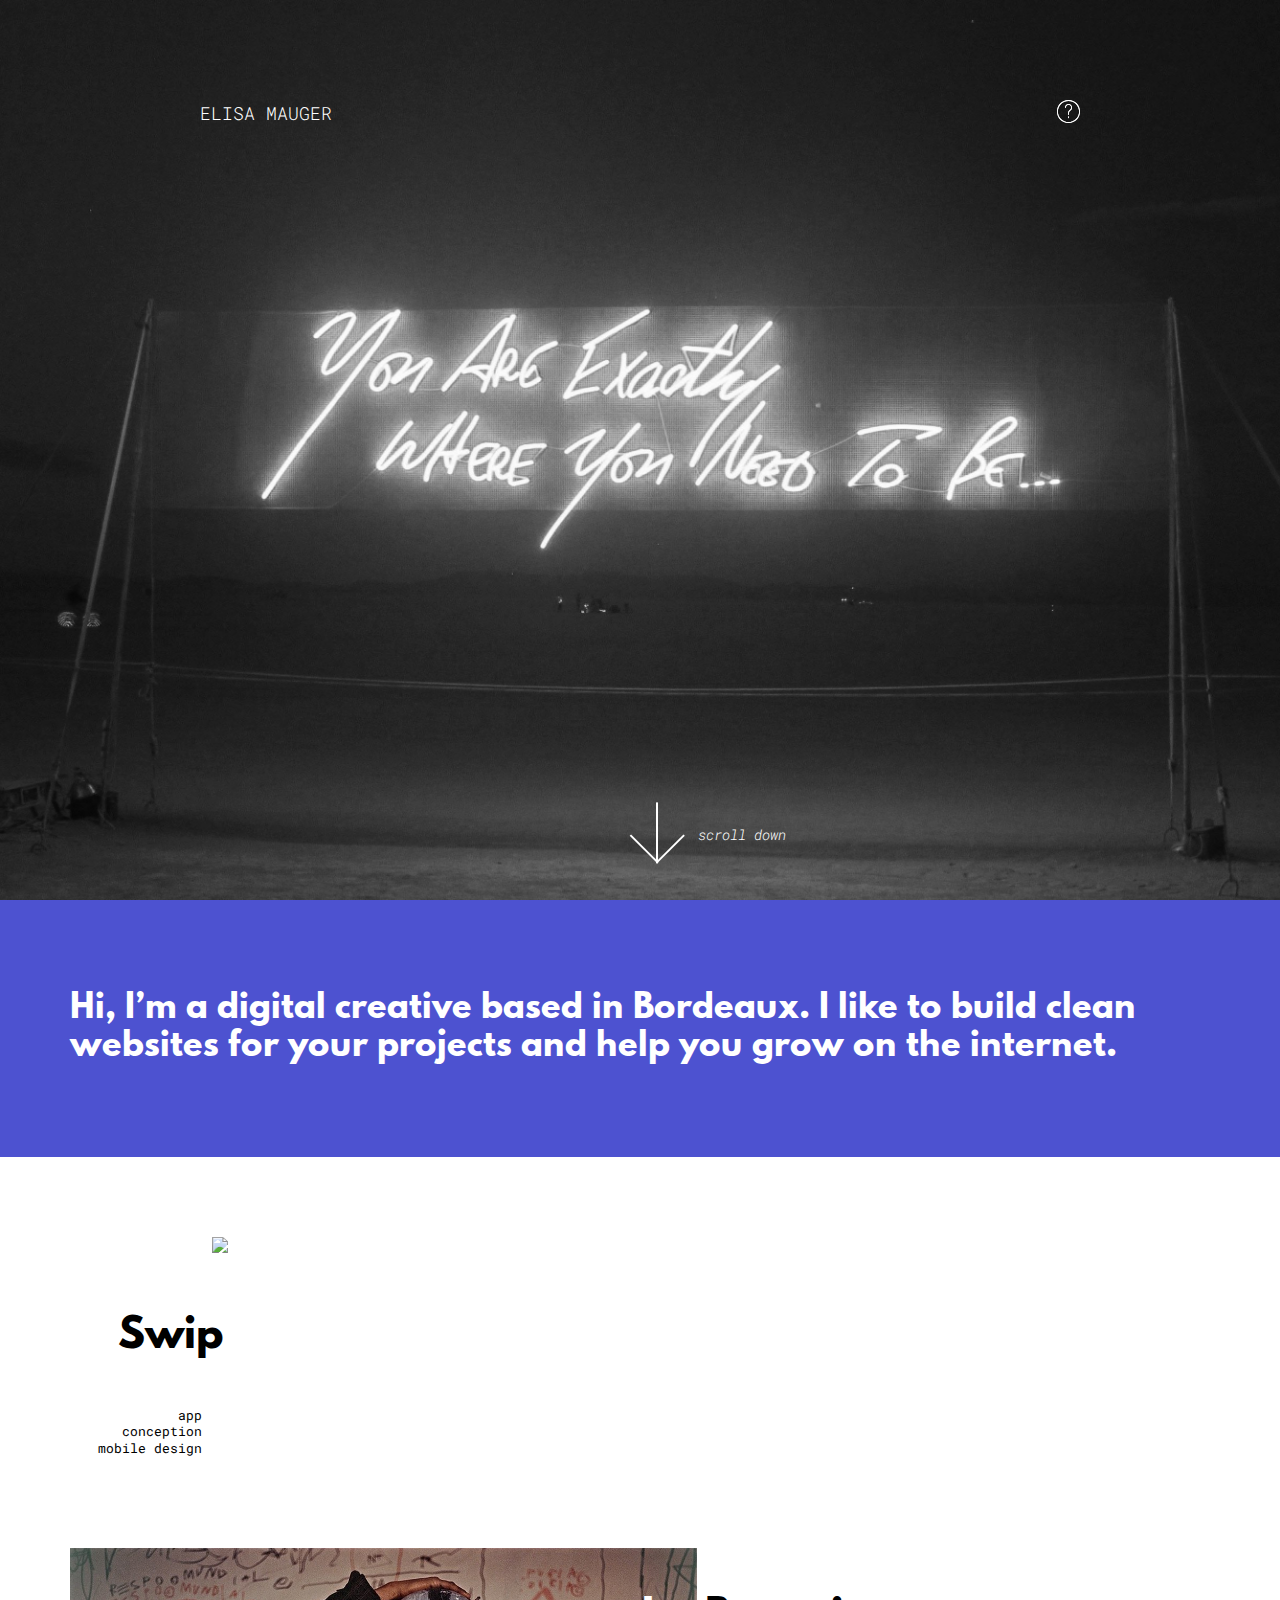
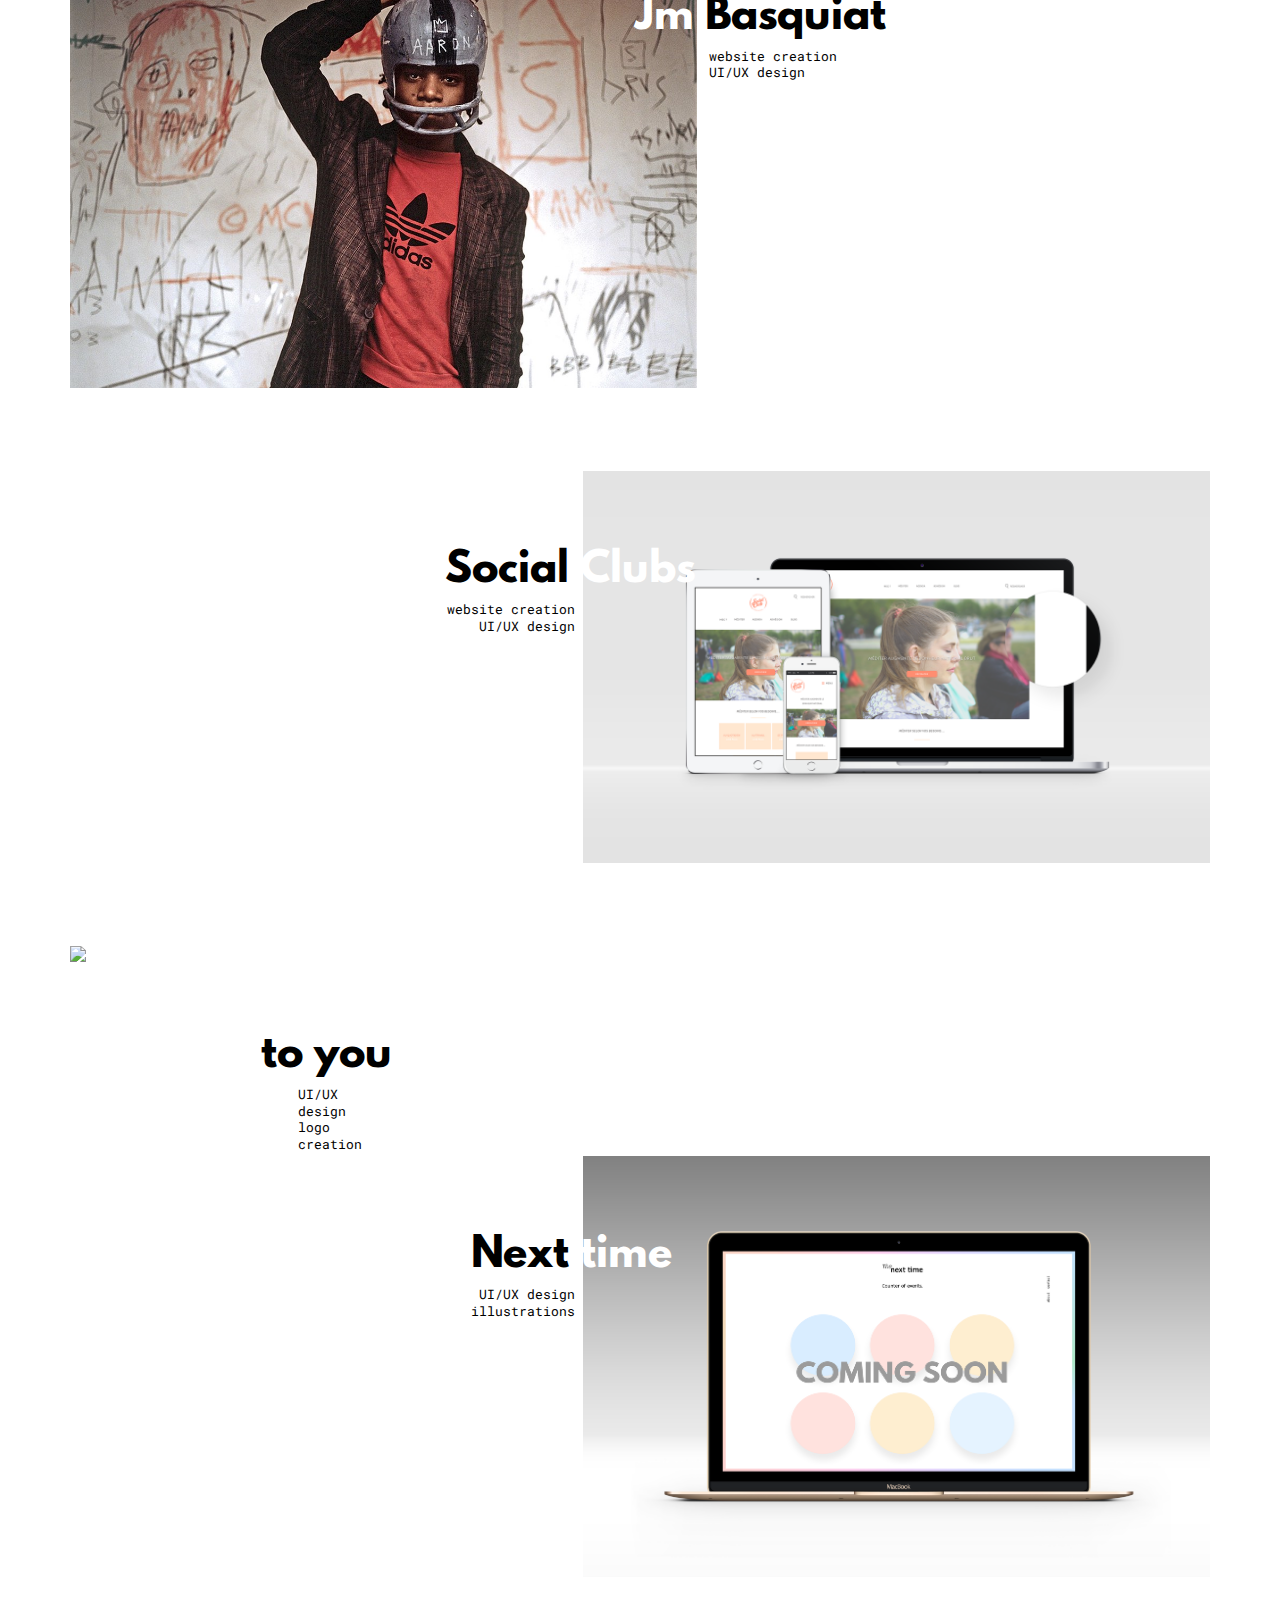
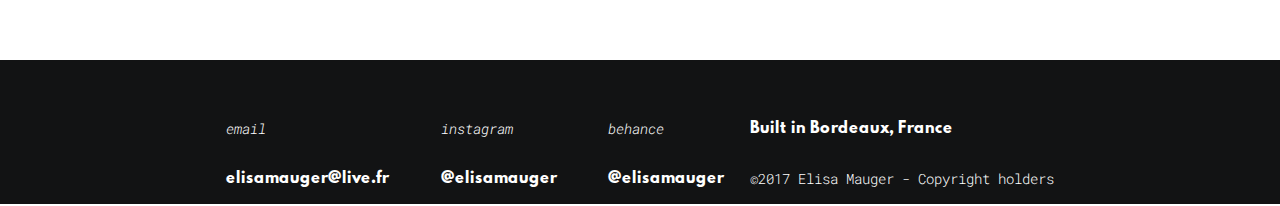
==== index.html @ 8d1b3fe2 "First commit" ====
<!DOCTYPE html>
<html lang="fr-FR">
	<head>
			<meta charset="utf-8" />
			<meta name="viewport" content="width=device-width, initial-scale=1">
			<meta name="Elisa Mauger - Portfolio" content="Hi, I’m Elisa Mauger, a student in digital communication, web design & front development in Bordeaux." />
			<link rel="stylesheet" type="text/css" href="assets/css/reset.css">
			<link rel="stylesheet" href="assets/css/style.css" />
			<link href="https://fonts.googleapis.com/css?family=Roboto+Mono:300,300i,400,400i" rel="stylesheet">
			<title>Elisa Mauger</title>
			<link rel="icon" type="image/png" href="assets/images/favicon.png" />
			<script src="https://ajax.googleapis.com/ajax/libs/jquery/1.6.2/jquery.min.js" type="text/javascript"></script>

	</head>

	<body>
	<section class="container">
	<div class="home">
		<div class="menu">
		<div class="logo">
		<a href="index.html">
		<h1>ELISA MAUGER</h1>
		</a>
		</div>
		<div class="about">
		<a href="about.html" class="about"></a>
		

		</div>
		</div>
		<a href="#projects-container"><div class="scroll">
			<div class="arrow-down icon"></div>
				<p>scroll down</p>
		</div></a>
	</div>
		

	<div class="blue-container">
	<div class="blue">
		<p>Hi, I’m a digital creative based in Bordeaux. I like to build clean websites for your projects and help you grow on the internet.</p>
	</div>
	</div>
	<div id="projects-container">
	<div class="projects">

		<div class="project">
			<div class="image-project">
			<a href="swip.html" ><img src="assets/images/swip.png" alt="projects - SWIP"/></a>
			</div>
			<div class="infos-project">
			<div class="title-project">
			<h2 class="start-title">Swip</h2>
			<h2 class="end-title">app</h2>
			</div>
			<div class="kinds-of-project">
			<div class="inner-kind-of-project">
			<p class="kind-of-project">app conception</p>
			<p class="kind-of-project">mobile design</p>
			</div>
			</div>
			</div>
		</div>

		<div class="project">
			<div class="image-project">
			<a href="basquiat.html" ><img src="assets/images/basquiat.jpg" alt="projects - Jm Basquiat"/></a>
			</div>
			<div class="infos-project">
			<div class="title-project1">
			<h2 class="start-title">Jm</h2>
			<h2 class="end-title">Basquiat</h2>
			</div>
			<div class="kinds-of-project">
			<div class="inner-kind-of-project">
			<p class="kind-of-project">website creation</p>
			<p class="kind-of-project">UI/UX design</p>
			</div>
			</div>
			</div>
		</div>

		<div class="project">
			<div class="image-project">
			<a href="socialclubs.html" ><img src="assets/images/msc.png" alt="projects - Social Clubs"/></a>
			</div>
			<div class="infos-project">
			<div class="title-project1">
			<h2 class="start-title">Social</h2>
			<h2 class="end-title">Clubs</h2>
			</div>
			<div class="kinds-of-project">
			<div class="inner-kind-of-project">
			<p class="kind-of-project">website creation</p>
			<p class="kind-of-project">UI/UX design</p>
			</div>
			</div>
			</div>
		</div>

		<div class="project">
			<div class="image-project">
			<a href="nexttoyou.html" ><img src="assets/images/nexttoyou.jpg" alt="projects - Next to you"/></a>
			</div>
			<div class="infos-project">
			<div class="title-project">
			<h2 class="start-title">Next</h2>
			<h2 class="end-title">to you</h2>
			</div>
			<div class="kinds-of-project">
			<div class="inner-kind-of-project">
			<p class="kind-of-project">UI/UX design</p>
			<p class="kind-of-project">logo creation</p>
			</div>
			</div>
			</div>
		</div>

		<div class="project">
			<div class="image-project">
			<a href="#"><img src="assets/images/nexttime.png" alt="projects - Next time"/></a>
			</div>
			<div class="infos-project">
			<div class="title-project2">
			<h2 class="start-title">Next</h2>
			<h2 class="end-title">time</h2>
			</div>
			<div class="kinds-of-project">
			<div class="inner-kind-of-project">
			<p class="kind-of-project">UI/UX design</p>
			<p class="kind-of-project">illustrations</p>
			</div>
			</div>
			</div>
		</div>
	</div>
	</div>

	<footer>
		<div class="container-footer">
			<div class="socialnetworks"> <p>email</p> <br> <a href="mailto:elisamauger@live.fr">elisamauger@live.fr</a>
			</div>
			<div class="socialnetworks"> <p>instagram</p>  <br>  <a href="https://www.instagram.com/elisamauger/" target="_blank">@elisamauger</a>
			</div>
			<div class="socialnetworks"> <p>behance</p>  <br>  <a href="https://www.behance.net/elisamauger01df" target="_blank">@elisamauger</a>
			</div>
			<div> <p class="info">Built in Bordeaux, France</p> <p class="copy">©2017 Elisa Mauger - Copyright holders</p>
			</div>
		</div>
	</footer>
	
	</section>
	
	<script type="text/javascript">
	$('a[href^="#"]').click(function(){
		var the_id = $(this).attr("href");

		$('html, body').animate({
			scrollTop:$(the_id).offset().top
		}, 'slow');
		return false;
	});
	</script>
	</body>

</html>
---- assets/css/style.css ----
@font-face {
    font-family: 'League Spartan';
    src: url('leaguespartan-bold.eot');
    src: url('leaguespartan-bold.eot?#iefix') format('embedded-opentype'),
         url('leaguespartan-bold.woff2') format('woff2'),
         url('leaguespartan-bold.woff') format('woff'),
         url('leaguespartan-bold.ttf') format('truetype'),
         url('leaguespartan-bold.svg#league_spartanbold') format('svg');
    font-weight: bold;
    font-style: normal;
}

/*-------HOMEPAGE-------*/

.home {
    background-image: url(../images/neon2.jpg);
    background-size: cover;
    background-position: center;
    width: 100%;
    height: 100vh;
}

h1 {
    font-family: 'Roboto Mono', sans-serif;
    font-weight: 300;
    font-size: 1.2em;
}

.menu {
    margin: 0 auto;
    max-width: 1000px;
    padding: 100px 0px 0px 0px;
}

.logo {
    display: inline-block;
    margin-top: 5px;
}

body {
	margin: 0em;
}

.about {
    background-image: url(../images/info.svg);
    background-size: contain;
    background-repeat: no-repeat;
    display: inline-block;
    height: 30px;
    width: 30px;
    float: right;
}

.about:hover {
	background-image: url(../images/info2.svg);
	background-size: contain;
	background-repeat: no-repeat;
	display: inline-block;
}

a:hover {
	color: #4D52D0;
}

a {
	text-decoration: none;
	color: #FFFFFF;
}

a:visited {
	text-decoration: none;
}

.scroll {
	position: absolute;
    bottom: 0%;
    margin-bottom: 4vh;
	left: 50%;
	transform: translateY(-50%);
}

.scroll p {
	font-family: 'Roboto mono';
	color: #FFFFFF;
	font-weight: 300;
	font-size: 0.9em;
	margin-left: 4em;
	margin-top: 2em;
	font-style: italic;
}


.arrow-down.icon {
  color: #FFFFFF;
  position: absolute;
  margin-left: 1em;
  margin-top: 0.2em;
  width: 0.15em;
  height: 3.8em;
  background-color: currentColor;
}

.arrow-down.icon:before {
  content: '';
  position: absolute;
  left: -1.1em;
  top: 0.9em;
  width: 2.3em;
  height: 2.3em;
  border-top: solid 0.15em currentColor;
  border-right: solid 0.15em currentColor;
  -webkit-transform: rotate(135deg);
          transform: rotate(135deg);
}

.blue-container {
    background-color: #4D52D0;
}

.blue {
    background-color: #4D52D0;
    background-size: contain;
    max-width: 1200px;
    margin: 0 auto;
}

.blue p {
    font-family: 'League Spartan';
    font-size: 2em;
    color: #FFFFFF;
    padding: 90px 0px;
    text-align: left;
    line-height: 1.2em;
}

/*-------PAGE ABOUT-------*/

.description {
	width: 100%;
	height: 80%;
	padding-bottom: 5em;
    display: flex;
    flex-direction: row;
    justify-content: space-around;
}

.photoabout {
    max-width: 480px;
    height: auto;
    margin-left: 200px;
    margin-right: 60px;
    margin-top: 90px;
}

.aboutme {
    margin-top: 40px;
    margin-right: 220px;
}

.description p {
    color: #41454A;
    font-family: 'Roboto mono';
    font-size: 0.9em;
    line-height: 1.4;
    max-width: 400px;
    margin: 1em auto;
}

.grey {
    color: #121314;
    text-decoration: none;
}

.bluetext {
    color: #4D52D0;
}

.introdescription {
    margin: 1em auto;
    margin-top: 3em;
    color: #4D52D0;
    font-family: 'League Spartan';
    font-size: 2em;
    line-height: 1.2;
    max-width: 500px;
}

.bluelink {
	text-decoration: none;
	color: #4D52D0;
}

.menu2 {
    margin: 0 auto;
    max-width: 1000px;
    padding: 100px 0px 0px 0px;
}

.close {
    background-image: url(../images/error.svg);
    background-size: contain;
    background-repeat: no-repeat;
    display: inline-block;
    height: 27px;
    width: 27px;
    float: right;
}

.close:hover {
	background-image: url(../images/error2.svg);
	background-size: contain;
	background-repeat: no-repeat;
	display: inline-block;
}

/*-------FOOTER-------*/

footer {
	background-color: #121314;
	width: 100%;
	height: 12.5em;
}

.container-footer {
    max-width: 1000px;
    display: flex;
    justify-content: space-between;
    margin: 0 auto;
}

.socialnetworks p {
	font-family: 'Roboto mono';
	color: #FFFFFF;
	font-weight: 300;
	font-size: 0.9em;
	font-style: italic;
	padding: 1.25em 0em 1.25em 0em;
	margin-top: 3em;
}

.socialnetworks a {
	padding:  1.25em 0em 1.25em 0em;
	font-family: 'League Spartan';
	color: #FFFFFF;
	font-size: 0.9em;
}

.copy {
	font-family: 'Roboto mono';
	color: #FFFFFF;
	font-weight: 300;
	font-size: 0.9em;
	padding: 1.25em 0em 1.25em 0em;
	
}

.info {
	padding: 1.25em 0em 1.25em 0em;
	font-family: 'League Spartan';
	color: #FFFFFF;
	font-size: 0.9em;
	margin-top: 3em;
}

/*-------PROJECTS--------*/

.projects-container {
    width: 100%;
}

.projects {
    max-width: 1200px;
    padding-top: 80px;
    display: block;
    margin: 0 auto;
}

.project {
    display: inline-block;
    margin-bottom: 80px;
}

.image-project {
    width: 55%;
    float: right;
    display: block;
}

.start-title, .end-title {
    display: inline-block;
}

.title-project {
    font-family: 'League Spartan';
    font-size: 2.5em;
    text-align: right;
    position: relative;
    left: 31%;
}

.title-project1 {
    font-family: 'League Spartan';
    font-size: 2.5em;
    text-align: right;
    position: relative;
    left: 37%;
}

.title-project2 {
    font-family: 'League Spartan';
    font-size: 2.5em;
    text-align: right;
    position: relative;
    left: 32%;
}

.infos-project {
    width: 40%;
    padding-top: 80px;
    display: inline-block;
}

.end-title {
    color: white;
}


.kinds-of-project {
    text-align: right;
    padding: 10px;
    font-size: 0.9em;
    color: black;
    line-height: 1.3em;
    position: relative;
    left: 13%;
}

.inner-kind-of-project {
    display: inline-block;
    font-family: 'Roboto Mono', sans-serif;
}

.inner-kind-of-project:hover {
    font-style: italic;
}

img {
	width: 100%;
}

.project:nth-child(even) .infos-project {
    width: 40%;
    padding-top: 50px;
    position: relative;
    right: 15%;
    display: inline-block;
    vertical-align: top;
}

.project:nth-child(even) .title-project {
	text-align: left;
	position: relative;
    left: 16%;
}

.project:nth-child(even) .title-project1 {
    text-align: left;
    position: relative;
    left: 24%;
}

.project:nth-child(even) .start-title {
    color: white;
}

.project:nth-child(even) .end-title {
    color: black;
}

.project:nth-child(even) .image-project {
    width: 55%;
    float: left;
    display: block;
}

.project:nth-child(even) .kinds-of-project {
	text-align: left;
	position: absolute;
	left: 38%;
}

/*-------NEXT TO YOU-------*/

.nexttoyou {
	background-image: url(../images/nexttoyou.jpg);
    background-size: cover;
    background-position: center;
    height: 100vh;
    width: 100%;
}

.intro {
	font-family: 'League Spartan';
    font-size: 2em;
    color: #FFFFFF;
    text-align: left;
    line-height: 1.1em;
    padding-top: 50px;
}

.text {
    font-size: 1em;
    color: #FFFFFF;
    line-height: 1.5em;
    font-family: 'Roboto Mono', sans-serif;
    padding: 10px 0px 30px 0px;
    font-weight: 300;
}

.more {
	font-family: "League Spartan";
	font-size: 1.1em;
	color: #FFFFFF;
	text-align: center;
	padding-bottom: 50px;
}

.more a {
	text-decoration: none;
	color: #FFFFFF;
}

.more a:hover {
	text-decoration: none;
	color: #FFFFFF;
}

.desktop {
 display: none;
}

 .pictures {
 	display: flex;
 	flex-wrap: wrap;
 	justify-content: center;
 }

.image-project1, .image-project2 {
	width: 34%;
	margin: 5em 1em 2em 1em;
}

.image-project3 {
	width: 70%;
	margin-bottom: 5em;
}

/*-------BASQUIAT-------*/

.basquiat {
	background-image: url(../images/basquiat.jpg);
    background-size: cover;
    background-position: center;
    width: 100%;
    height: 100vh;
}

.image-project2b, .image-project3b {
	width: 34%;
	margin: 2em 1em 5em 1em;
}

.image-project1b {
	width: 70%;
	margin-top: 5em;
}

/*-------SWIP-------*/

.swip {
	background-image: url(../images/swip.png);
    background-size: cover;
    background-position: center;
    width: 100%;
    height: 100vh;
}

.picturesvideo {
	display: flex;
 	flex-wrap: wrap;
 	justify-content: center;
 	height: 140vh;
 	padding-bottom: 5em;
    min-height: 780px;
 }

/*-------MSC-------*/

.socialclubs {
    background-image: url(../images/msc.png);
    background-size: cover;
    background-position: center;
    width: 100%;
    height: 100vh;
}

.picturesvideo {
    display: flex;
    flex-wrap: wrap;
    justify-content: center;
    height: 140vh;
    padding-bottom: 5em;
    min-height: 780px;
 }

 /*-------NEXT TIME-------*/

.nexttime {
    background-image: url(../images/nexttime.png);
    background-size: cover;
    background-position: center;
    width: 100%;
    height: 100vh;
}

.picturesvideo {
    display: flex;
    flex-wrap: wrap;
    justify-content: center;
    height: 140vh;
    padding-bottom: 5em;
    min-height: 780px;
 }

@media all and (max-width: 1400px) {

.menu {
    max-width: 950px;
}

.footer {
    max-width: 950px;
}

}

@media all and (max-width: 1300px) {

/*-------RESPONSIVE INDEX-------*/ 

.project {
    padding: 0px 30px 0px 30px;

}

.title-project {
    font-size: 2.5em;
    left: 21%;
}

.project:nth-child(even) .title-project {
    font-size: 2.5em;
    left: 21%;
}

.kinds-of-project {
    font-size: 0.8em;
}

.project:nth-child(even) .kinds-of-project {
    font-size: 0.8em;
    right: 29%;
}

.blue p {
    font-size: 2em;
    padding: 90px 30px 90px 30px;
}

h1 {
    font-size: 1.1em;
}

.about {
    width: 23px;
    height: 23px;
}

.menu {
    padding: 100px 30px 0px 30px;
    max-width: 880px;
}

/*-------RESPONSIVE FOOTER-------*/

.socialnetworks a, .socialnetworks p, .copy, .info {
    font-size: 0.9em;
}

 footer {
    height: 9em;
 }

.socialnetworks p {
    padding: 1.25em 0em 1.25em 1.8em;
}

.socialnetworks a {
    padding: 1.25em 0em 1.25em 1.8em;
}

.copy {
    padding: 1.25em 1.8em 1.25em 0em;
}

.container-footer {
    max-width: 880px;
}

 /*-------RESPONSIVE ABOUT-------*/

.description p {
    font-size: 0.9em;
    margin-left: 30px;
    margin-right: 30px;
}

.introdescription {
    font-size: 1.5em;
    margin-left: 30px;
    margin-right: 30px;
}

.close {
    height: 23px;
    width: 23px;
}

 /*-------RESPONSIVE PAGE PROJET-------*/

.text {
    padding: 10px 30px 50px 30px;
}

.intro {
    padding: 70px 30px 0px 30px;
}

.picturesvideo {
    height: 100vh;
}

.intro {
    font-size: 2em;
}

.text {
    font-size: 1em;
}

.more {
    font-size: 1em;
}

}

@media all and (max-width: 1200px) {

.menu {
    max-width: 780px;
}

}


@media all and (max-width: 1100px) {

.title-project {
    font-size: 2.6em;
    left: 21%;
}

.project:nth-child(even) .title-project {
    font-size: 2.6em;
    left: 21%;
}

.kinds-of-project {
    font-size: 0.8em;
}

.project:nth-child(even) .kinds-of-project {
    font-size: 0.8em;
    right: 28%;
}

.blue p {
    font-size: 2em;
    padding: 90px 30px 90px 30px;
}

.intro {
    padding: 50px 30px 0px 30px;
}
.more {
    padding-bottom: 50px;
}

.description {
    flex-direction: column;

}

}

@media all and (max-width: 1080px) {

.arrow-down.icon {
    margin-left: 1em;
    margin-top: 0.2em;
    width: 0.08em;
    height: 2em;
}

.arrow-down.icon:before {
    left: -0.75em;
    top: 0.2em;
    width: 1.5em;
    height: 1.5em;
    border-top: solid 0.08em currentColor;
    border-right: solid 0.08em currentColor;
}

.scroll p {
    margin-top: 1.2em;
    font-size: 0.7em;
}

.scroll {
    margin-bottom: 2vh;
}

.image-project {
    width: 100%;
    margin: 0 auto;
    float: none;
}

.project:nth-child(even) .image-project {
    width: 100%;
    margin: 0 auto;
    float: none;
    position: relative;
}

.project:nth-child(even) .infos-project {
    position: absolute;
    padding: 0;
    bottom: 30px;
    color: #FFFFFF;
    left: 0;
}

.project:nth-child(even) .kinds-of-project {
    color: #FFFFFF;
    text-align: left;
    padding-left: 30px;
    z-index: 1;
    position: initial;
    font-size: 0.8em;
}

.project:nth-child(even) .title-project {
    text-align: left;
    font-size: 2.5em;
    position: initial;
    padding-left: 30px;
}

.project:nth-child(even) .end-title {
    color: #FFFFFF;
}


.projects {
    padding: 0;
}

.project {
    padding: 0;
    display: block;
    position: relative;
    margin: 0;
}

.infos-project {
    position: absolute;
    padding: 0;
    bottom: 30px;
    color: #FFFFFF;
}

.kinds-of-project {
    color: #FFFFFF;
    text-align: left;
    padding-left: 30px;
    font-size: 0.8em;
}

.title-project {
    text-align: left;
    font-size: 2.5em;
    position: initial;
    padding-left: 30px;
}

img {
    display: block;
}

.intro {
    font-size: 1.6em;
    padding: 40px 30px 0px 30px;
}

.text {
    font-size: 0.8em;
}

.more {
    font-size: 0.8em;
    padding-bottom: 40px;
}

}

@media all and (max-width: 900px) {

.blue p {
    font-size: 1.6em;
}

.infos-project {
    width: 100%;
}

.project:nth-child(even) .infos-project {
    width: 100%;
}

.title-project {
    font-size: 2em;
}

.project:nth-child(even) .title-project {
    font-size: 2em;
}

.copy {
    display: none;
}

.info {
    display: none;
}

.description p {
    font-size: 1.4em;
}

.introdescription {
    font-size: 1.4em;
}

@media all and (max-width: 680px) {

.blue p {
    padding: 70px 30px 70px 30px;
}

.title-project {
    font-size: 1.7em;
}

.project:nth-child(even) .title-project {
    font-size: 1.7em;
}

.description p {
    font-size: 1.3em;
}

.introdescription {
    font-size: 1.3em;
}

.home {
    height: 80vh;
}

.scroll {
    display: none;
}

.desktop {
    font-family: 'League Spartan';
    font-size: 0.8em;
    color: #FFFFFF;
    text-align: center;
    padding-bottom: 40px;
    display: block;
}

.pictures {
    display: none;
}

.basquiat {
    height: 80vh;
}

.drywet {
    height: 80vh;
}

.nexttoyou {
    height: 80vh;
}

.more {
    display: none;
}

.picturesvideo {
    display: none;
}

}

@media all and (max-width: 500px) {

.socialnetworks a, .socialnetworks p, .copy, .info {
    font-size: 0.6em;
}

footer {
    height: 7em;
 }

 .description p {
    display: none;
}

.blue p {
    font-size: 1em;
}

.description {
    height: 75vh;
}

.introdescription {
    font-size: 1em;
    text-align: left;
    margin-top: 5em;
}

h1 {
    font-size: 1em;
}

.about {
    width: 20px;
    height: 20px;
}

.close {
    width: 20px;
    height: 20px;
}

.menu {
    padding: 80px 30px 0px 30px;
}

.intro {
    font-size: 1em;
}

 .title-project {
    font-size: 1.5em;
}

.project:nth-child(even) .title-project {
    font-size: 1.5em;
}

}

@media all and (max-width: 375px) {

.introdescription {
    font-size: 0.9em;
}

.blue p {
    font-size: 0.9em;
    padding: 60px 30px 60px 30px;
}

.socialnetworks a, .socialnetworks p, .copy, .info {
    font-size: 0.4em;
}

footer {
    height: 6em;
 }

 .text {
    font-size: 0.6em;
 }

}
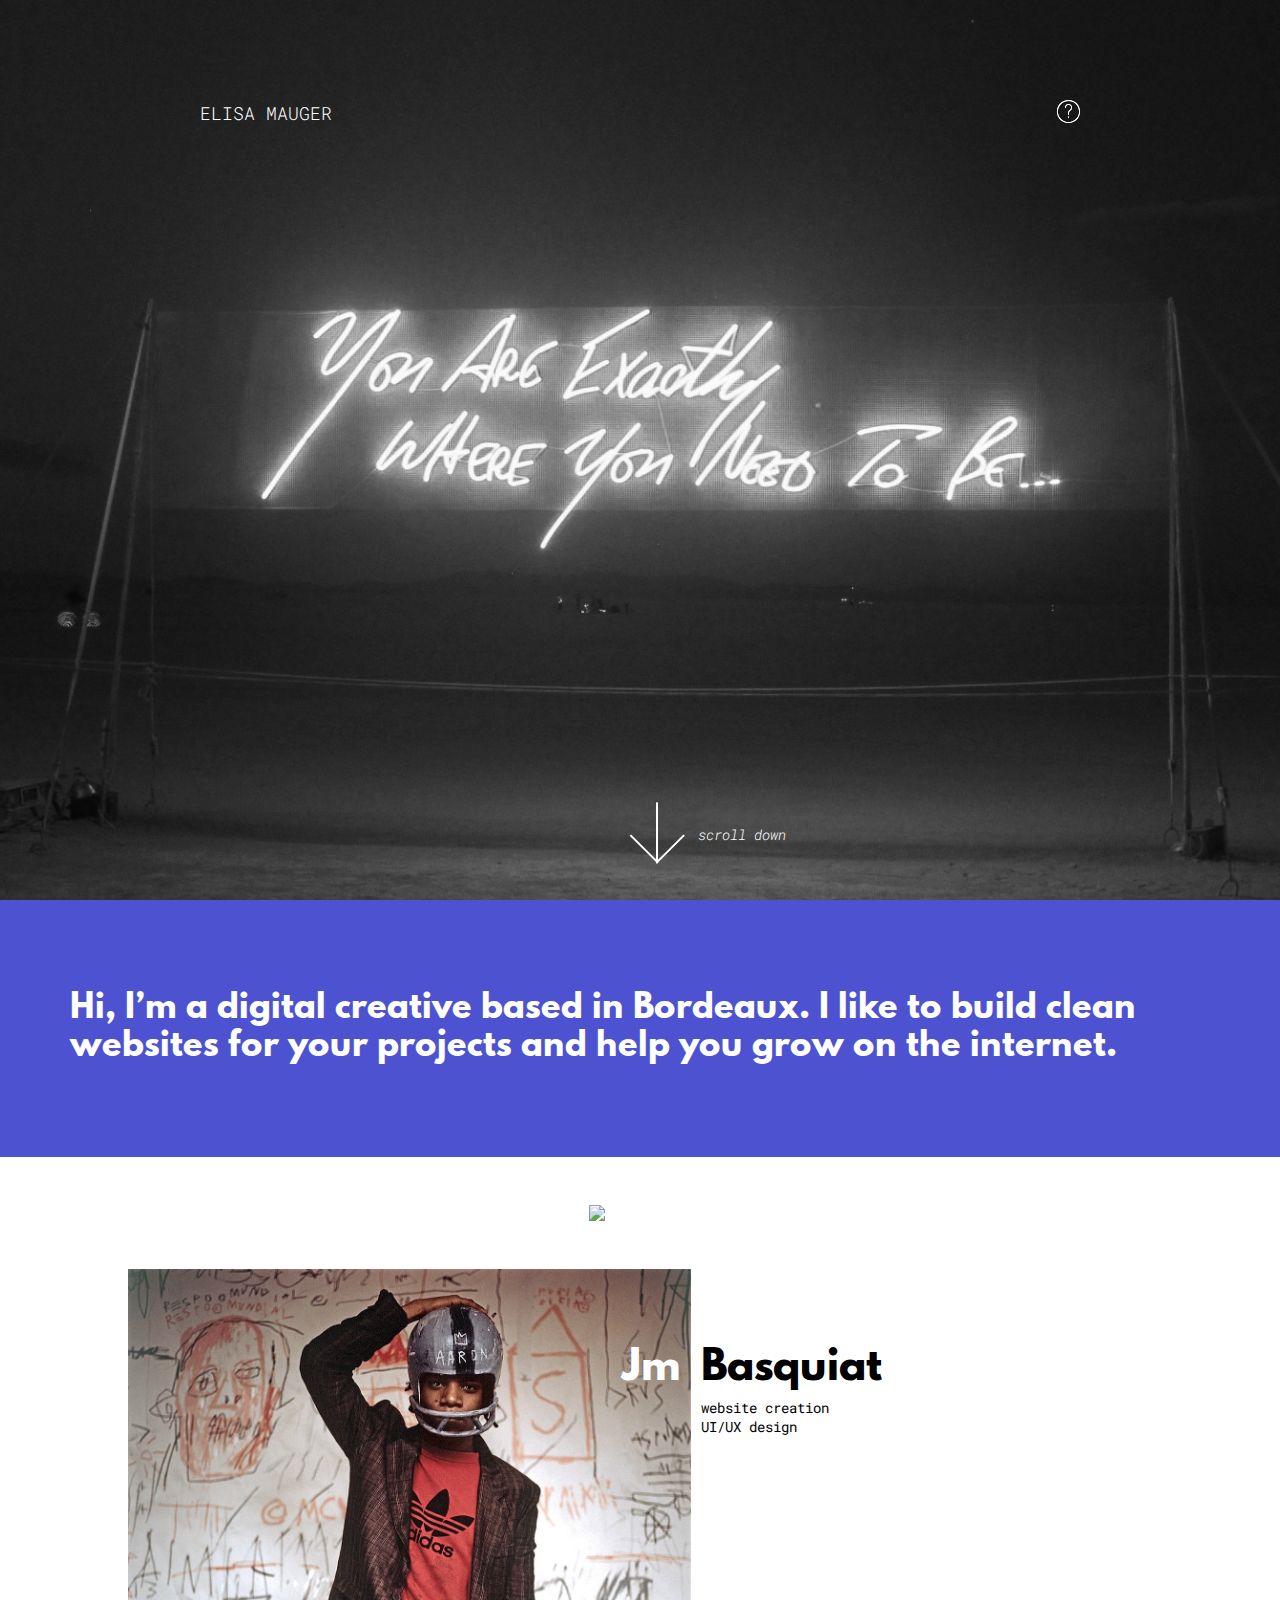
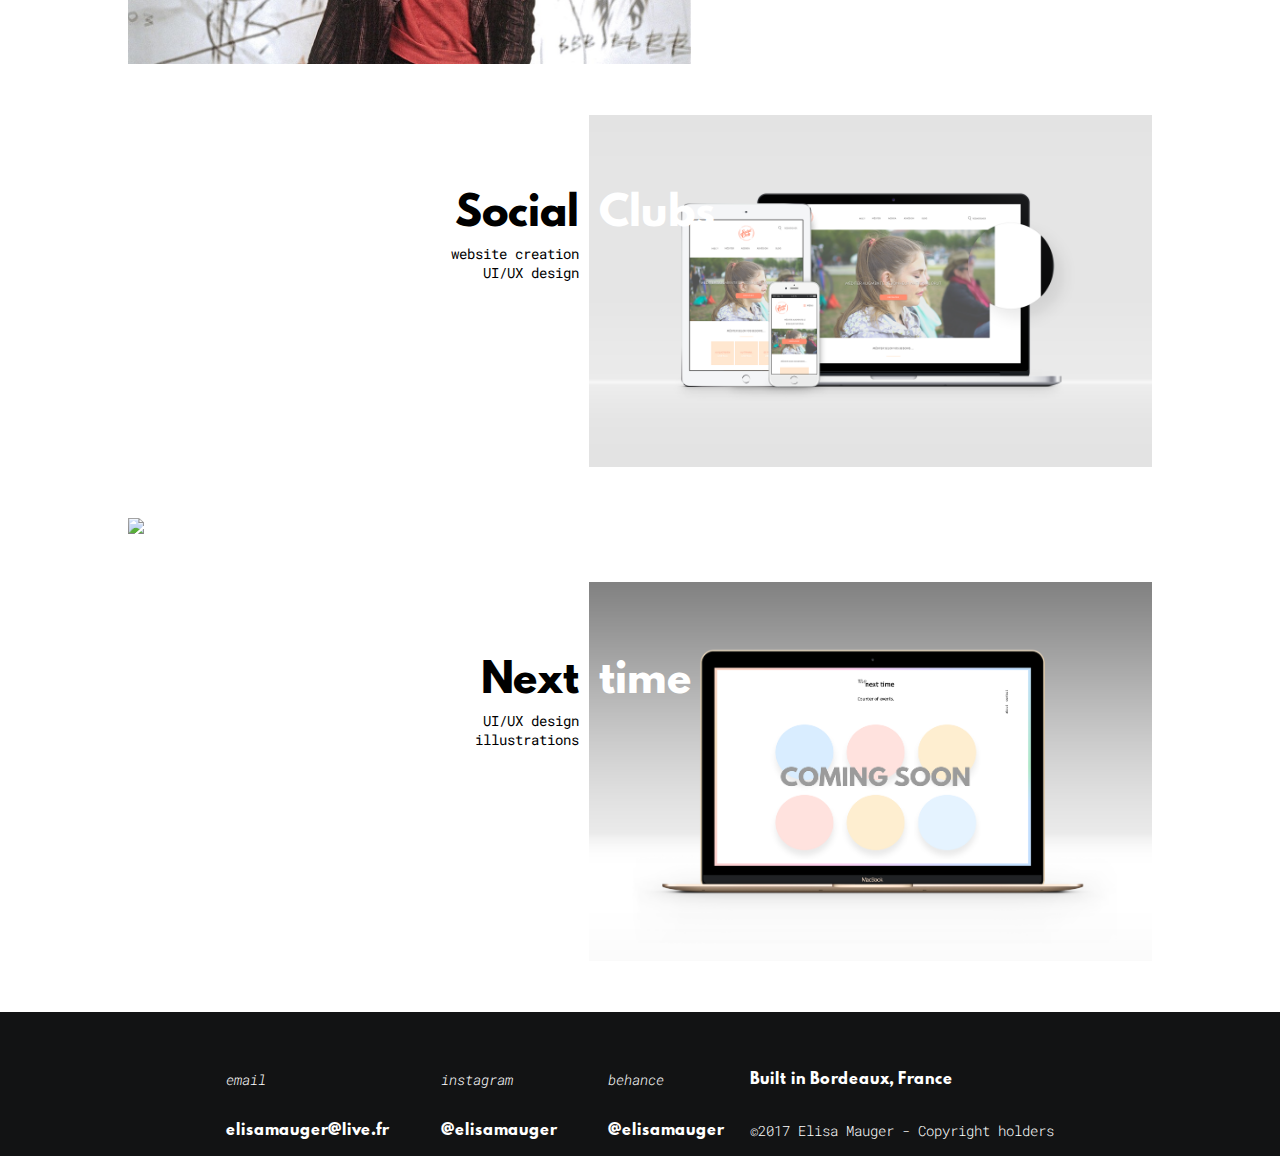
==== commit 4de3eedc: "Index page is now reponsive" ====
--- a/index.html
+++ b/index.html
@@ -1,165 +1,167 @@
 <!DOCTYPE html>
 <html lang="fr-FR">
-	<head>
-			<meta charset="utf-8" />
-			<meta name="viewport" content="width=device-width, initial-scale=1">
-			<meta name="Elisa Mauger - Portfolio" content="Hi, I’m Elisa Mauger, a student in digital communication, web design & front development in Bordeaux." />
-			<link rel="stylesheet" type="text/css" href="assets/css/reset.css">
-			<link rel="stylesheet" href="assets/css/style.css" />
-			<link href="https://fonts.googleapis.com/css?family=Roboto+Mono:300,300i,400,400i" rel="stylesheet">
-			<title>Elisa Mauger</title>
-			<link rel="icon" type="image/png" href="assets/images/favicon.png" />
-			<script src="https://ajax.googleapis.com/ajax/libs/jquery/1.6.2/jquery.min.js" type="text/javascript"></script>
 
-	</head>
+<head>
+	<meta charset="utf-8" />
+	<meta name="viewport" content="width=device-width, initial-scale=1">
+	<meta name="Elisa Mauger - Portfolio" content="Hi, I’m Elisa Mauger, a student in digital communication, web design & front development in Bordeaux." />
+	<link rel="stylesheet" type="text/css" href="assets/css/reset.css">
+	<link rel="stylesheet" href="assets/css/style.css" />
+	<link href="https://fonts.googleapis.com/css?family=Roboto+Mono:300,300i,400,400i" rel="stylesheet">
+	<title>Elisa Mauger</title>
+	<link rel="icon" type="image/png" href="assets/images/favicon.png" />
 
-	<body>
+</head>
+
+<body>
 	<section class="container">
-	<div class="home">
-		<div class="menu">
-		<div class="logo">
-		<a href="index.html">
-		<h1>ELISA MAUGER</h1>
-		</a>
+		<div class="home">
+			<div class="menu">
+				<div class="logo">
+					<a href="index.html">
+						<h1>ELISA MAUGER</h1>
+					</a>
+				</div>
+				<div class="about">
+					<a href="about.html" class="about"></a>
+
+
+				</div>
+			</div>
+				<div class="scroll" id="scroll-to-projects">
+					<div class="arrow-down icon"></div>
+					<p>scroll down</p>
+				</div>
 		</div>
-		<div class="about">
-		<a href="about.html" class="about"></a>
-		
 
+
+		<div class="blue-container">
+			<div class="blue">
+				<p>Hi, I’m a digital creative based in Bordeaux. I like to build clean websites for your projects and help you grow on the internet.</p>
+			</div>
 		</div>
-		</div>
-		<a href="#projects-container"><div class="scroll">
-			<div class="arrow-down icon"></div>
-				<p>scroll down</p>
-		</div></a>
-	</div>
-		
+		<div id="projects-container">
+			<div class="project">
+				<div class="image-project">
+					<a href="swip.html"><img src="assets/images/swip.png" alt="projects - SWIP"/></a>
+				</div>
+				<div class="infos-project">
+					<div class="title-project">
+						<h2 class="start-title">Swip</h2>
+						<h2 class="end-title">app</h2>
+					</div>
+					<div class="kinds-of-project">
+						<div class="inner-kind-of-project">
+							<p class="kind-of-project">app conception</p>
+							<p class="kind-of-project">mobile design</p>
+						</div>
+					</div>
+				</div>
+			</div>
 
-	<div class="blue-container">
-	<div class="blue">
-		<p>Hi, I’m a digital creative based in Bordeaux. I like to build clean websites for your projects and help you grow on the internet.</p>
-	</div>
-	</div>
-	<div id="projects-container">
-	<div class="projects">
+			<div class="project">
+				<div class="image-project">
+					<a href="basquiat.html"><img src="assets/images/basquiat.jpg" alt="projects - Jm Basquiat"/></a>
+				</div>
+				<div class="infos-project">
+					<div class="title-project">
+						<h2 class="start-title">Jm</h2>
+						<h2 class="end-title">Basquiat</h2>
+					</div>
+					<div class="kinds-of-project">
+						<div class="inner-kind-of-project">
+							<p class="kind-of-project">website creation</p>
+							<p class="kind-of-project">UI/UX design</p>
+						</div>
+					</div>
+				</div>
+			</div>
 
-		<div class="project">
-			<div class="image-project">
-			<a href="swip.html" ><img src="assets/images/swip.png" alt="projects - SWIP"/></a>
+			<div class="project">
+				<div class="image-project">
+					<a href="socialclubs.html"><img src="assets/images/msc.png" alt="projects - Social Clubs"/></a>
+				</div>
+				<div class="infos-project">
+					<div class="title-project">
+						<h2 class="start-title">Social</h2>
+						<h2 class="end-title">Clubs</h2>
+					</div>
+					<div class="kinds-of-project">
+						<div class="inner-kind-of-project">
+							<p class="kind-of-project">website creation</p>
+							<p class="kind-of-project">UI/UX design</p>
+						</div>
+					</div>
+				</div>
 			</div>
-			<div class="infos-project">
-			<div class="title-project">
-			<h2 class="start-title">Swip</h2>
-			<h2 class="end-title">app</h2>
+
+			<div class="project">
+				<div class="image-project">
+					<a href="nexttoyou.html"><img src="assets/images/nexttoyou.jpg" alt="projects - Next to you"/></a>
+				</div>
+				<div class="infos-project">
+					<div class="title-project">
+						<h2 class="start-title">Next</h2>
+						<h2 class="end-title">to you</h2>
+					</div>
+					<div class="kinds-of-project">
+						<div class="inner-kind-of-project">
+							<p class="kind-of-project">UI/UX design</p>
+							<p class="kind-of-project">logo creation</p>
+						</div>
+					</div>
+				</div>
 			</div>
-			<div class="kinds-of-project">
-			<div class="inner-kind-of-project">
-			<p class="kind-of-project">app conception</p>
-			<p class="kind-of-project">mobile design</p>
-			</div>
-			</div>
+
+			<div class="project">
+				<div class="image-project">
+					<a href="#"><img src="assets/images/nexttime.png" alt="projects - Next time"/></a>
+				</div>
+				<div class="infos-project">
+					<div class="title-project">
+						<h2 class="start-title">Next</h2>
+						<h2 class="end-title">time</h2>
+					</div>
+					<div class="kinds-of-project">
+						<div class="inner-kind-of-project">
+							<p class="kind-of-project">UI/UX design</p>
+							<p class="kind-of-project">illustrations</p>
+						</div>
+					</div>
+				</div>
 			</div>
 		</div>
 
-		<div class="project">
-			<div class="image-project">
-			<a href="basquiat.html" ><img src="assets/images/basquiat.jpg" alt="projects - Jm Basquiat"/></a>
+		<footer>
+			<div class="container-footer">
+				<div class="socialnetworks">
+					<p>email</p> <br> <a href="mailto:elisamauger@live.fr">elisamauger@live.fr</a>
+				</div>
+				<div class="socialnetworks">
+					<p>instagram</p> <br> <a href="https://www.instagram.com/elisamauger/" target="_blank">@elisamauger</a>
+				</div>
+				<div class="socialnetworks">
+					<p>behance</p> <br> <a href="https://www.behance.net/elisamauger01df" target="_blank">@elisamauger</a>
+				</div>
+				<div>
+					<p class="info">Built in Bordeaux, France</p>
+					<p class="copy">©2017 Elisa Mauger - Copyright holders</p>
+				</div>
 			</div>
-			<div class="infos-project">
-			<div class="title-project1">
-			<h2 class="start-title">Jm</h2>
-			<h2 class="end-title">Basquiat</h2>
-			</div>
-			<div class="kinds-of-project">
-			<div class="inner-kind-of-project">
-			<p class="kind-of-project">website creation</p>
-			<p class="kind-of-project">UI/UX design</p>
-			</div>
-			</div>
-			</div>
-		</div>
+		</footer>
 
-		<div class="project">
-			<div class="image-project">
-			<a href="socialclubs.html" ><img src="assets/images/msc.png" alt="projects - Social Clubs"/></a>
-			</div>
-			<div class="infos-project">
-			<div class="title-project1">
-			<h2 class="start-title">Social</h2>
-			<h2 class="end-title">Clubs</h2>
-			</div>
-			<div class="kinds-of-project">
-			<div class="inner-kind-of-project">
-			<p class="kind-of-project">website creation</p>
-			<p class="kind-of-project">UI/UX design</p>
-			</div>
-			</div>
-			</div>
-		</div>
+	</section>
 
-		<div class="project">
-			<div class="image-project">
-			<a href="nexttoyou.html" ><img src="assets/images/nexttoyou.jpg" alt="projects - Next to you"/></a>
-			</div>
-			<div class="infos-project">
-			<div class="title-project">
-			<h2 class="start-title">Next</h2>
-			<h2 class="end-title">to you</h2>
-			</div>
-			<div class="kinds-of-project">
-			<div class="inner-kind-of-project">
-			<p class="kind-of-project">UI/UX design</p>
-			<p class="kind-of-project">logo creation</p>
-			</div>
-			</div>
-			</div>
-		</div>
+	<script src="assets/javascripts/smooth-scroll.js"></script>
+	<script>
+	document.querySelector('#scroll-to-projects').addEventListener('click', () => {
+		scrollIt(
+			document.querySelector('#projects-container'),
+			600,
+			'easeInCubic'
+		)
+	})
+	</script>
+</body>
 
-		<div class="project">
-			<div class="image-project">
-			<a href="#"><img src="assets/images/nexttime.png" alt="projects - Next time"/></a>
-			</div>
-			<div class="infos-project">
-			<div class="title-project2">
-			<h2 class="start-title">Next</h2>
-			<h2 class="end-title">time</h2>
-			</div>
-			<div class="kinds-of-project">
-			<div class="inner-kind-of-project">
-			<p class="kind-of-project">UI/UX design</p>
-			<p class="kind-of-project">illustrations</p>
-			</div>
-			</div>
-			</div>
-		</div>
-	</div>
-	</div>
-
-	<footer>
-		<div class="container-footer">
-			<div class="socialnetworks"> <p>email</p> <br> <a href="mailto:elisamauger@live.fr">elisamauger@live.fr</a>
-			</div>
-			<div class="socialnetworks"> <p>instagram</p>  <br>  <a href="https://www.instagram.com/elisamauger/" target="_blank">@elisamauger</a>
-			</div>
-			<div class="socialnetworks"> <p>behance</p>  <br>  <a href="https://www.behance.net/elisamauger01df" target="_blank">@elisamauger</a>
-			</div>
-			<div> <p class="info">Built in Bordeaux, France</p> <p class="copy">©2017 Elisa Mauger - Copyright holders</p>
-			</div>
-		</div>
-	</footer>
-	
-	</section>
-	
-	<script type="text/javascript">
-	$('a[href^="#"]').click(function(){
-		var the_id = $(this).attr("href");
-
-		$('html, body').animate({
-			scrollTop:$(the_id).offset().top
-		}, 'slow');
-		return false;
-	});
-	</script>
-	</body>
-
-</html>+</html>
--- a/assets/css/style.css
+++ b/assets/css/style.css
@@ -1,96 +1,93 @@
- 
-
 @font-face {
-    font-family: 'League Spartan';
-    src: url('leaguespartan-bold.eot');
-    src: url('leaguespartan-bold.eot?#iefix') format('embedded-opentype'),
-         url('leaguespartan-bold.woff2') format('woff2'),
-         url('leaguespartan-bold.woff') format('woff'),
-         url('leaguespartan-bold.ttf') format('truetype'),
-         url('leaguespartan-bold.svg#league_spartanbold') format('svg');
-    font-weight: bold;
-    font-style: normal;
+  font-family: 'League Spartan';
+  src: url('leaguespartan-bold.eot');
+  src: url('leaguespartan-bold.eot?#iefix') format('embedded-opentype'), url('leaguespartan-bold.woff2') format('woff2'), url('leaguespartan-bold.woff') format('woff'), url('leaguespartan-bold.ttf') format('truetype'), url('leaguespartan-bold.svg#league_spartanbold') format('svg');
+  font-weight: bold;
+  font-style: normal;
 }
 
 /*-------HOMEPAGE-------*/
 
 .home {
-    background-image: url(../images/neon2.jpg);
-    background-size: cover;
-    background-position: center;
-    width: 100%;
-    height: 100vh;
+  background-image: url(../images/neon2.jpg);
+  background-size: cover;
+  background-position: center;
+  width: 100%;
+  height: 100vh;
 }
 
 h1 {
-    font-family: 'Roboto Mono', sans-serif;
-    font-weight: 300;
-    font-size: 1.2em;
+  font-family: 'Roboto Mono', sans-serif;
+  font-weight: 300;
+  font-size: 1.2em;
 }
 
 .menu {
-    margin: 0 auto;
-    max-width: 1000px;
-    padding: 100px 0px 0px 0px;
+  margin: 0 auto;
+  max-width: 1000px;
+  padding: 100px 0px 0px 0px;
 }
 
 .logo {
-    display: inline-block;
-    margin-top: 5px;
+  display: inline-block;
+  margin-top: 5px;
 }
 
 body {
-	margin: 0em;
+  margin: 0em;
 }
 
 .about {
-    background-image: url(../images/info.svg);
-    background-size: contain;
-    background-repeat: no-repeat;
-    display: inline-block;
-    height: 30px;
-    width: 30px;
-    float: right;
+  background-image: url(../images/info.svg);
+  background-size: contain;
+  background-repeat: no-repeat;
+  display: inline-block;
+  height: 30px;
+  width: 30px;
+  float: right;
 }
 
 .about:hover {
-	background-image: url(../images/info2.svg);
-	background-size: contain;
-	background-repeat: no-repeat;
-	display: inline-block;
+  background-image: url(../images/info2.svg);
+  background-size: contain;
+  background-repeat: no-repeat;
+  display: inline-block;
 }
 
 a:hover {
-	color: #4D52D0;
+  color: #4D52D0;
 }
 
 a {
-	text-decoration: none;
-	color: #FFFFFF;
+  text-decoration: none;
+  color: #FFFFFF;
 }
 
 a:visited {
-	text-decoration: none;
+  text-decoration: none;
+}
+
+#scroll-to-projects {
+  cursor: pointer;
 }
 
 .scroll {
-	position: absolute;
-    bottom: 0%;
-    margin-bottom: 4vh;
-	left: 50%;
-	transform: translateY(-50%);
+  position: absolute;
+  bottom: 0%;
+  margin-bottom: 4vh;
+  left: 50%;
+  transform: translateY(-50%);
 }
 
 .scroll p {
-	font-family: 'Roboto mono';
-	color: #FFFFFF;
-	font-weight: 300;
-	font-size: 0.9em;
-	margin-left: 4em;
-	margin-top: 2em;
-	font-style: italic;
-}
-
+  font-family: 'Roboto mono';
+  color: #FFFFFF;
+  font-weight: 300;
+  font-size: 0.9em;
+  margin-left: 4em;
+  margin-top: 2em;
+  font-style: italic;
+}
 
 .arrow-down.icon {
   color: #FFFFFF;
@@ -112,919 +109,719 @@
   border-top: solid 0.15em currentColor;
   border-right: solid 0.15em currentColor;
   -webkit-transform: rotate(135deg);
-          transform: rotate(135deg);
+  transform: rotate(135deg);
 }
 
 .blue-container {
-    background-color: #4D52D0;
+  background-color: #4D52D0;
 }
 
 .blue {
-    background-color: #4D52D0;
-    background-size: contain;
-    max-width: 1200px;
-    margin: 0 auto;
+  background-color: #4D52D0;
+  background-size: contain;
+  max-width: 1200px;
+  margin: 0 auto;
 }
 
 .blue p {
-    font-family: 'League Spartan';
-    font-size: 2em;
-    color: #FFFFFF;
-    padding: 90px 0px;
-    text-align: left;
-    line-height: 1.2em;
+  font-family: 'League Spartan';
+  font-size: 2em;
+  color: #FFFFFF;
+  padding: 90px 0px;
+  text-align: left;
+  line-height: 1.2em;
 }
 
 /*-------PAGE ABOUT-------*/
 
 .description {
-	width: 100%;
-	height: 80%;
-	padding-bottom: 5em;
-    display: flex;
-    flex-direction: row;
-    justify-content: space-around;
+  width: 100%;
+  height: 80%;
+  padding-bottom: 5em;
+  display: flex;
+  flex-direction: row;
+  justify-content: center;
 }
 
 .photoabout {
-    max-width: 480px;
-    height: auto;
-    margin-left: 200px;
-    margin-right: 60px;
-    margin-top: 90px;
+  max-width: 480px;
+  height: auto;
+  margin-left: 200px;
+  margin-right: 60px;
+  margin-top: 90px;
 }
 
 .aboutme {
-    margin-top: 40px;
-    margin-right: 220px;
+  margin-top: 40px;
+  margin-right: 220px;
 }
 
 .description p {
-    color: #41454A;
-    font-family: 'Roboto mono';
-    font-size: 0.9em;
-    line-height: 1.4;
-    max-width: 400px;
-    margin: 1em auto;
+  color: #41454A;
+  font-family: 'Roboto mono';
+  font-size: 0.9em;
+  line-height: 1.4;
+  max-width: 400px;
+  margin: 1em auto;
 }
 
 .grey {
-    color: #121314;
-    text-decoration: none;
+  color: #121314;
+  text-decoration: none;
 }
 
 .bluetext {
-    color: #4D52D0;
+  color: #4D52D0;
 }
 
 .introdescription {
-    margin: 1em auto;
-    margin-top: 3em;
-    color: #4D52D0;
-    font-family: 'League Spartan';
-    font-size: 2em;
-    line-height: 1.2;
-    max-width: 500px;
+  margin: 1em auto;
+  margin-top: 3em;
+  color: #4D52D0;
+  font-family: 'League Spartan';
+  font-size: 2em;
+  line-height: 1.2;
+  max-width: 500px;
 }
 
 .bluelink {
-	text-decoration: none;
-	color: #4D52D0;
+  text-decoration: none;
+  color: #4D52D0;
 }
 
 .menu2 {
-    margin: 0 auto;
-    max-width: 1000px;
-    padding: 100px 0px 0px 0px;
+  margin: 0 auto;
+  max-width: 1000px;
+  padding: 100px 0px 0px 0px;
 }
 
 .close {
-    background-image: url(../images/error.svg);
-    background-size: contain;
-    background-repeat: no-repeat;
-    display: inline-block;
-    height: 27px;
-    width: 27px;
-    float: right;
+  background-image: url(../images/error.svg);
+  background-size: contain;
+  background-repeat: no-repeat;
+  display: inline-block;
+  height: 27px;
+  width: 27px;
+  float: right;
 }
 
 .close:hover {
-	background-image: url(../images/error2.svg);
-	background-size: contain;
-	background-repeat: no-repeat;
-	display: inline-block;
+  background-image: url(../images/error2.svg);
+  background-size: contain;
+  background-repeat: no-repeat;
+  display: inline-block;
 }
 
 /*-------FOOTER-------*/
 
 footer {
-	background-color: #121314;
-	width: 100%;
-	height: 12.5em;
+  background-color: #121314;
+  width: 100%;
+  height: 12.5em;
+  float: left;
 }
 
 .container-footer {
-    max-width: 1000px;
-    display: flex;
-    justify-content: space-between;
-    margin: 0 auto;
+  max-width: 1000px;
+  display: flex;
+  justify-content: space-between;
+  margin: 0 auto;
 }
 
 .socialnetworks p {
-	font-family: 'Roboto mono';
-	color: #FFFFFF;
-	font-weight: 300;
-	font-size: 0.9em;
-	font-style: italic;
-	padding: 1.25em 0em 1.25em 0em;
-	margin-top: 3em;
+  font-family: 'Roboto mono';
+  color: #FFFFFF;
+  font-weight: 300;
+  font-size: 0.9em;
+  font-style: italic;
+  padding: 1.25em 0em 1.25em 0em;
+  margin-top: 3em;
 }
 
 .socialnetworks a {
-	padding:  1.25em 0em 1.25em 0em;
-	font-family: 'League Spartan';
-	color: #FFFFFF;
-	font-size: 0.9em;
+  padding: 1.25em 0em 1.25em 0em;
+  font-family: 'League Spartan';
+  color: #FFFFFF;
+  font-size: 0.9em;
 }
 
 .copy {
-	font-family: 'Roboto mono';
-	color: #FFFFFF;
-	font-weight: 300;
-	font-size: 0.9em;
-	padding: 1.25em 0em 1.25em 0em;
-	
+  font-family: 'Roboto mono';
+  color: #FFFFFF;
+  font-weight: 300;
+  font-size: 0.9em;
+  padding: 1.25em 0em 1.25em 0em;
 }
 
 .info {
-	padding: 1.25em 0em 1.25em 0em;
-	font-family: 'League Spartan';
-	color: #FFFFFF;
-	font-size: 0.9em;
-	margin-top: 3em;
+  padding: 1.25em 0em 1.25em 0em;
+  font-family: 'League Spartan';
+  color: #FFFFFF;
+  font-size: 0.9em;
+  margin-top: 3em;
 }
 
 /*-------PROJECTS--------*/
 
-.projects-container {
-    width: 100%;
-}
-
-.projects {
-    max-width: 1200px;
-    padding-top: 80px;
-    display: block;
-    margin: 0 auto;
+#projects-container {
+  width: 80%;
+  margin: 3em auto 0;
 }
 
 .project {
-    display: inline-block;
-    margin-bottom: 80px;
+  position: relative;
+  margin-bottom: 3em;
+  width: 55%;
+}
+
+.project:nth-child(2n) {
+  float: left;
+}
+
+.project:nth-child(2n) .infos-project,
+.project:nth-child(2n) .image-project {
+  right: 0;
+}
+
+.project:nth-child(2n) .end-title,
+.project:nth-child(2n) .kinds-of-project {
+  transform: translateX(100%);
+  color: #000;
+}
+
+.project:nth-child(2n) .kinds-of-project {
+  text-align: left;
+}
+
+.project:nth-child(2n) .start-title {
+  position: absolute;
+  right: 0;
+  color: #FFF;
+}
+
+.project:nth-child(2n + 1) {
+  float: right;
+}
+
+.project:nth-child(2n + 1) .infos-project,
+.project:nth-child(2n + 1) .image-project {
+  left: 0;
+}
+
+.project:nth-child(2n + 1) .start-title,
+.project:nth-child(2n + 1) .kinds-of-project {
+  transform: translateX(-100%);
+}
+
+.project:nth-child(2n + 1) .kinds-of-project {
+  text-align: right;
+}
+
+.project:nth-child(2n + 1) .end-title {
+  position: absolute;
+  left: 0;
 }
 
 .image-project {
-    width: 55%;
-    float: right;
-    display: block;
-}
-
-.start-title, .end-title {
-    display: inline-block;
+  display: block;
+}
+
+.infos-project {
+  position: absolute;
+  top: 0;
+  padding-top: 80px;
+  display: inline-block;
+}
+
+.start-title,
+.end-title {
+  display: inline-block;
+  padding: 0 10px;
 }
 
 .title-project {
-    font-family: 'League Spartan';
-    font-size: 2.5em;
-    text-align: right;
-    position: relative;
-    left: 31%;
-}
-
-.title-project1 {
-    font-family: 'League Spartan';
-    font-size: 2.5em;
-    text-align: right;
-    position: relative;
-    left: 37%;
-}
-
-.title-project2 {
-    font-family: 'League Spartan';
-    font-size: 2.5em;
-    text-align: right;
-    position: relative;
-    left: 32%;
-}
-
-.infos-project {
-    width: 40%;
-    padding-top: 80px;
-    display: inline-block;
+  font-family: 'League Spartan';
+  font-size: 2.5em;
 }
 
 .end-title {
-    color: white;
-}
-
+  color: white;
+}
 
 .kinds-of-project {
-    text-align: right;
-    padding: 10px;
-    font-size: 0.9em;
-    color: black;
-    line-height: 1.3em;
-    position: relative;
-    left: 13%;
+  padding: 10px;
+  font-size: 0.9em;
+  color: black;
+  line-height: 1.3em;
 }
 
 .inner-kind-of-project {
-    display: inline-block;
-    font-family: 'Roboto Mono', sans-serif;
+  display: inline-block;
+  font-family: 'Roboto Mono', sans-serif;
 }
 
 .inner-kind-of-project:hover {
-    font-style: italic;
+  font-style: italic;
 }
 
 img {
-	width: 100%;
-}
-
-.project:nth-child(even) .infos-project {
-    width: 40%;
-    padding-top: 50px;
-    position: relative;
-    right: 15%;
-    display: inline-block;
-    vertical-align: top;
-}
-
-.project:nth-child(even) .title-project {
-	text-align: left;
-	position: relative;
-    left: 16%;
-}
-
-.project:nth-child(even) .title-project1 {
-    text-align: left;
-    position: relative;
-    left: 24%;
-}
-
-.project:nth-child(even) .start-title {
-    color: white;
-}
-
-.project:nth-child(even) .end-title {
-    color: black;
-}
-
-.project:nth-child(even) .image-project {
-    width: 55%;
-    float: left;
-    display: block;
-}
-
-.project:nth-child(even) .kinds-of-project {
-	text-align: left;
-	position: absolute;
-	left: 38%;
+  width: 100%;
 }
 
 /*-------NEXT TO YOU-------*/
 
 .nexttoyou {
-	background-image: url(../images/nexttoyou.jpg);
-    background-size: cover;
-    background-position: center;
-    height: 100vh;
-    width: 100%;
+  background-image: url(../images/nexttoyou.jpg);
+  background-size: cover;
+  background-position: center;
+  height: 100vh;
+  width: 100%;
 }
 
 .intro {
-	font-family: 'League Spartan';
-    font-size: 2em;
-    color: #FFFFFF;
-    text-align: left;
-    line-height: 1.1em;
-    padding-top: 50px;
+  font-family: 'League Spartan';
+  font-size: 2em;
+  color: #FFFFFF;
+  text-align: left;
+  line-height: 1.1em;
+  padding-top: 50px;
 }
 
 .text {
-    font-size: 1em;
-    color: #FFFFFF;
-    line-height: 1.5em;
-    font-family: 'Roboto Mono', sans-serif;
-    padding: 10px 0px 30px 0px;
-    font-weight: 300;
+  font-size: 1em;
+  color: #FFFFFF;
+  line-height: 1.5em;
+  font-family: 'Roboto Mono', sans-serif;
+  padding: 10px 0px 30px 0px;
+  font-weight: 300;
 }
 
 .more {
-	font-family: "League Spartan";
-	font-size: 1.1em;
-	color: #FFFFFF;
-	text-align: center;
-	padding-bottom: 50px;
+  font-family: "League Spartan";
+  font-size: 1.1em;
+  color: #FFFFFF;
+  text-align: center;
+  padding-bottom: 50px;
 }
 
 .more a {
-	text-decoration: none;
-	color: #FFFFFF;
+  text-decoration: none;
+  color: #FFFFFF;
 }
 
 .more a:hover {
-	text-decoration: none;
-	color: #FFFFFF;
+  text-decoration: none;
+  color: #FFFFFF;
 }
 
 .desktop {
- display: none;
-}
-
- .pictures {
- 	display: flex;
- 	flex-wrap: wrap;
- 	justify-content: center;
- }
+  display: none;
+}
+
+.pictures {
+  display: flex;
+  flex-wrap: wrap;
+  justify-content: center;
+}
 
 .image-project1, .image-project2 {
-	width: 34%;
-	margin: 5em 1em 2em 1em;
+  width: 34%;
+  margin: 5em 1em 2em 1em;
 }
 
 .image-project3 {
-	width: 70%;
-	margin-bottom: 5em;
+  width: 70%;
+  margin-bottom: 5em;
 }
 
 /*-------BASQUIAT-------*/
 
 .basquiat {
-	background-image: url(../images/basquiat.jpg);
-    background-size: cover;
-    background-position: center;
-    width: 100%;
-    height: 100vh;
+  background-image: url(../images/basquiat.jpg);
+  background-size: cover;
+  background-position: center;
+  width: 100%;
+  height: 100vh;
 }
 
 .image-project2b, .image-project3b {
-	width: 34%;
-	margin: 2em 1em 5em 1em;
+  width: 34%;
+  margin: 2em 1em 5em 1em;
 }
 
 .image-project1b {
-	width: 70%;
-	margin-top: 5em;
+  width: 70%;
+  margin-top: 5em;
 }
 
 /*-------SWIP-------*/
 
 .swip {
-	background-image: url(../images/swip.png);
-    background-size: cover;
-    background-position: center;
-    width: 100%;
-    height: 100vh;
+  background-image: url(../images/swip.png);
+  background-size: cover;
+  background-position: center;
+  width: 100%;
+  height: 100vh;
 }
 
 .picturesvideo {
-	display: flex;
- 	flex-wrap: wrap;
- 	justify-content: center;
- 	height: 140vh;
- 	padding-bottom: 5em;
-    min-height: 780px;
- }
+  display: flex;
+  flex-wrap: wrap;
+  justify-content: center;
+  height: 140vh;
+  padding-bottom: 5em;
+  min-height: 780px;
+}
 
 /*-------MSC-------*/
 
 .socialclubs {
-    background-image: url(../images/msc.png);
-    background-size: cover;
-    background-position: center;
-    width: 100%;
-    height: 100vh;
+  background-image: url(../images/msc.png);
+  background-size: cover;
+  background-position: center;
+  width: 100%;
+  height: 100vh;
 }
 
 .picturesvideo {
-    display: flex;
-    flex-wrap: wrap;
-    justify-content: center;
-    height: 140vh;
-    padding-bottom: 5em;
-    min-height: 780px;
- }
-
- /*-------NEXT TIME-------*/
+  display: flex;
+  flex-wrap: wrap;
+  justify-content: center;
+  height: 140vh;
+  padding-bottom: 5em;
+  min-height: 780px;
+}
+
+/*-------NEXT TIME-------*/
 
 .nexttime {
-    background-image: url(../images/nexttime.png);
-    background-size: cover;
-    background-position: center;
-    width: 100%;
-    height: 100vh;
+  background-image: url(../images/nexttime.png);
+  background-size: cover;
+  background-position: center;
+  width: 100%;
+  height: 100vh;
 }
 
 .picturesvideo {
-    display: flex;
-    flex-wrap: wrap;
-    justify-content: center;
-    height: 140vh;
-    padding-bottom: 5em;
-    min-height: 780px;
- }
+  display: flex;
+  flex-wrap: wrap;
+  justify-content: center;
+  height: 140vh;
+  padding-bottom: 5em;
+  min-height: 780px;
+}
 
 @media all and (max-width: 1400px) {
-
-.menu {
+  .menu {
     max-width: 950px;
-}
-
-.footer {
+  }
+  .footer {
     max-width: 950px;
-}
-
+  }
 }
 
 @media all and (max-width: 1300px) {
-
-/*-------RESPONSIVE INDEX-------*/ 
-
-.project {
-    padding: 0px 30px 0px 30px;
-
-}
-
-.title-project {
-    font-size: 2.5em;
-    left: 21%;
-}
-
-.project:nth-child(even) .title-project {
-    font-size: 2.5em;
-    left: 21%;
-}
-
-.kinds-of-project {
-    font-size: 0.8em;
-}
-
-.project:nth-child(even) .kinds-of-project {
-    font-size: 0.8em;
-    right: 29%;
-}
-
-.blue p {
+  /*-------RESPONSIVE INDEX-------*/
+  .blue p {
     font-size: 2em;
     padding: 90px 30px 90px 30px;
-}
-
-h1 {
+  }
+  h1 {
     font-size: 1.1em;
-}
-
-.about {
+  }
+  .about {
     width: 23px;
     height: 23px;
-}
-
-.menu {
+  }
+  .menu {
     padding: 100px 30px 0px 30px;
     max-width: 880px;
-}
-
-/*-------RESPONSIVE FOOTER-------*/
-
-.socialnetworks a, .socialnetworks p, .copy, .info {
+  }
+  /*-------RESPONSIVE FOOTER-------*/
+  .socialnetworks a, .socialnetworks p, .copy, .info {
     font-size: 0.9em;
-}
-
- footer {
+  }
+  footer {
     height: 9em;
- }
-
-.socialnetworks p {
+  }
+  .socialnetworks p {
     padding: 1.25em 0em 1.25em 1.8em;
-}
-
-.socialnetworks a {
+  }
+  .socialnetworks a {
     padding: 1.25em 0em 1.25em 1.8em;
-}
-
-.copy {
+  }
+  .copy {
     padding: 1.25em 1.8em 1.25em 0em;
-}
-
-.container-footer {
+  }
+  .container-footer {
     max-width: 880px;
-}
-
- /*-------RESPONSIVE ABOUT-------*/
-
-.description p {
+  }
+  /*-------RESPONSIVE ABOUT-------*/
+  .description p {
     font-size: 0.9em;
     margin-left: 30px;
-    margin-right: 30px;
-}
-
-.introdescription {
+  }
+  .photoabout {
+    margin-right: 75px;
+  }
+  .aboutme {
+    margin-right: 140px;
+  }
+  .introdescription {
     font-size: 1.5em;
     margin-left: 30px;
-    margin-right: 30px;
-}
-
-.close {
+  }
+  .close {
     height: 23px;
     width: 23px;
-}
-
- /*-------RESPONSIVE PAGE PROJET-------*/
-
-.text {
-    padding: 10px 30px 50px 30px;
-}
-
-.intro {
+  }
+  /*-------RESPONSIVE PAGE PROJET-------*/
+  .text {
+    padding: 25px 30px 50px 30px;
+  }
+  .intro {
     padding: 70px 30px 0px 30px;
-}
-
-.picturesvideo {
+  }
+  .picturesvideo {
     height: 100vh;
-}
-
-.intro {
+  }
+  .intro {
     font-size: 2em;
-}
-
-.text {
+  }
+  .text {
     font-size: 1em;
-}
-
-.more {
+  }
+  .more {
     font-size: 1em;
-}
-
+  }
 }
 
 @media all and (max-width: 1200px) {
-
-.menu {
+  .menu {
     max-width: 780px;
-}
-
-}
-
+  }
+}
 
 @media all and (max-width: 1100px) {
-
-.title-project {
-    font-size: 2.6em;
-    left: 21%;
-}
-
-.project:nth-child(even) .title-project {
-    font-size: 2.6em;
-    left: 21%;
-}
-
-.kinds-of-project {
-    font-size: 0.8em;
-}
-
-.project:nth-child(even) .kinds-of-project {
-    font-size: 0.8em;
-    right: 28%;
-}
-
-.blue p {
+  .project {
+    font-size: .9em;
+  }
+  .blue p {
     font-size: 2em;
     padding: 90px 30px 90px 30px;
-}
-
-.intro {
+  }
+  .intro {
     padding: 50px 30px 0px 30px;
-}
-.more {
+  }
+  .more {
     padding-bottom: 50px;
-}
-
-.description {
+  }
+  .description {
     flex-direction: column;
-
-}
-
+  }
+  .description .photoabout {
+    margin-right: auto;
+    margin-left: auto;
+  }
+  .description .aboutme {
+    width: 80%;
+    margin: 0 auto;
+  }
+  .description .introdescription {
+    display: block;
+    max-width: none;
+    margin: 3em 0;
+  }
+  .description p {
+    max-width: none;
+    margin-left: 0;
+    margin-right: 0;
+  }
 }
 
 @media all and (max-width: 1080px) {
-
-.arrow-down.icon {
+  .arrow-down.icon {
     margin-left: 1em;
     margin-top: 0.2em;
     width: 0.08em;
     height: 2em;
-}
-
-.arrow-down.icon:before {
+  }
+  .arrow-down.icon:before {
     left: -0.75em;
     top: 0.2em;
     width: 1.5em;
     height: 1.5em;
     border-top: solid 0.08em currentColor;
     border-right: solid 0.08em currentColor;
-}
-
-.scroll p {
+  }
+  .scroll p {
     margin-top: 1.2em;
     font-size: 0.7em;
-}
-
-.scroll {
+  }
+  .scroll {
     margin-bottom: 2vh;
-}
-
-.image-project {
-    width: 100%;
-    margin: 0 auto;
-    float: none;
-}
-
-.project:nth-child(even) .image-project {
-    width: 100%;
-    margin: 0 auto;
-    float: none;
-    position: relative;
-}
-
-.project:nth-child(even) .infos-project {
-    position: absolute;
-    padding: 0;
-    bottom: 30px;
-    color: #FFFFFF;
-    left: 0;
-}
-
-.project:nth-child(even) .kinds-of-project {
-    color: #FFFFFF;
-    text-align: left;
-    padding-left: 30px;
-    z-index: 1;
-    position: initial;
-    font-size: 0.8em;
-}
-
-.project:nth-child(even) .title-project {
-    text-align: left;
-    font-size: 2.5em;
-    position: initial;
-    padding-left: 30px;
-}
-
-.project:nth-child(even) .end-title {
-    color: #FFFFFF;
-}
-
-
-.projects {
-    padding: 0;
-}
-
-.project {
-    padding: 0;
+  }
+  img {
     display: block;
-    position: relative;
-    margin: 0;
-}
-
-.infos-project {
-    position: absolute;
-    padding: 0;
-    bottom: 30px;
-    color: #FFFFFF;
-}
-
-.kinds-of-project {
-    color: #FFFFFF;
-    text-align: left;
-    padding-left: 30px;
-    font-size: 0.8em;
-}
-
-.title-project {
-    text-align: left;
-    font-size: 2.5em;
-    position: initial;
-    padding-left: 30px;
-}
-
-img {
-    display: block;
-}
-
-.intro {
+  }
+  .intro {
     font-size: 1.6em;
     padding: 40px 30px 0px 30px;
-}
-
-.text {
+  }
+  .text {
     font-size: 0.8em;
-}
-
-.more {
+  }
+  .more {
     font-size: 0.8em;
     padding-bottom: 40px;
-}
-
+  }
 }
 
 @media all and (max-width: 900px) {
-
-.blue p {
+  .blue p {
     font-size: 1.6em;
-}
-
-.infos-project {
+  }
+  .copy {
+    display: none;
+  }
+  .info {
+    display: none;
+  }
+  .introdescription {
+    font-size: 1.4em;
+  }
+}
+
+@media all and (max-width: 680px) {
+  #projects-container {
     width: 100%;
-}
-
-.project:nth-child(even) .infos-project {
+    margin-top: 0;
+  }
+  .project {
+    float: none;
     width: 100%;
-}
-
-.title-project {
-    font-size: 2em;
-}
-
-.project:nth-child(even) .title-project {
-    font-size: 2em;
-}
-
-.copy {
+    margin-bottom: 0;
+  }
+  .infos-project {
+    top: inherit;
+    bottom: 15px;
+    left: 10px!important;
+  }
+  .start-title,
+  .end-title,
+  .kinds-of-project {
+    position: initial!important;
+    right: inherit!important;
+    left: inherit!important;
+    transform: inherit!important;
+    padding: 0;
+    color: #FFF!important;
+  }
+  .kinds-of-project {
+    text-align: left!important;
+    padding-top: 10px;
+  }
+  .blue p {
+    padding: 70px 30px 70px 30px;
+  }
+  .title-project {
+    font-size: 1.7em;
+  }
+  .introdescription {
+    font-size: 1.3em;
+  }
+  .home {
+    height: 80vh;
+  }
+  .scroll {
     display: none;
-}
-
-.info {
-    display: none;
-}
-
-.description p {
-    font-size: 1.4em;
-}
-
-.introdescription {
-    font-size: 1.4em;
-}
-
-@media all and (max-width: 680px) {
-
-.blue p {
-    padding: 70px 30px 70px 30px;
-}
-
-.title-project {
-    font-size: 1.7em;
-}
-
-.project:nth-child(even) .title-project {
-    font-size: 1.7em;
-}
-
-.description p {
-    font-size: 1.3em;
-}
-
-.introdescription {
-    font-size: 1.3em;
-}
-
-.home {
-    height: 80vh;
-}
-
-.scroll {
-    display: none;
-}
-
-.desktop {
+  }
+  .desktop {
     font-family: 'League Spartan';
     font-size: 0.8em;
     color: #FFFFFF;
     text-align: center;
     padding-bottom: 40px;
     display: block;
-}
-
-.pictures {
+  }
+  .pictures {
     display: none;
-}
-
-.basquiat {
+  }
+  .basquiat {
     height: 80vh;
-}
-
-.drywet {
+  }
+  .drywet {
     height: 80vh;
-}
-
-.nexttoyou {
+  }
+  .nexttoyou {
     height: 80vh;
-}
-
-.more {
+  }
+  .more {
     display: none;
-}
-
-.picturesvideo {
+  }
+  .picturesvideo {
     display: none;
-}
-
+  }
 }
 
 @media all and (max-width: 500px) {
-
-.socialnetworks a, .socialnetworks p, .copy, .info {
+  .socialnetworks a, .socialnetworks p, .copy, .info {
     font-size: 0.6em;
-}
-
-footer {
+  }
+  footer {
     height: 7em;
- }
-
- .description p {
-    display: none;
-}
-
-.blue p {
+  }
+  .aboutme {
+    width: 95%;
+  }
+  .blue p {
     font-size: 1em;
-}
-
-.description {
-    height: 75vh;
-}
-
-.introdescription {
-    font-size: 1em;
+  }
+  .introdescription {
+    font-size: 1.6em;
     text-align: left;
     margin-top: 5em;
-}
-
-h1 {
+  }
+  h1 {
     font-size: 1em;
-}
-
-.about {
+  }
+  .about {
     width: 20px;
     height: 20px;
-}
-
-.close {
+  }
+  .close {
     width: 20px;
     height: 20px;
-}
-
-.menu {
+  }
+  .menu {
     padding: 80px 30px 0px 30px;
-}
-
-.intro {
+  }
+  .intro {
     font-size: 1em;
-}
-
- .title-project {
+  }
+  .title-project {
     font-size: 1.5em;
-}
-
-.project:nth-child(even) .title-project {
+  }
+  .project:nth-child(even) .title-project {
     font-size: 1.5em;
-}
-
+  }
 }
 
 @media all and (max-width: 375px) {
-
-.introdescription {
-    font-size: 0.9em;
-}
-
-.blue p {
+  .description {
+    font-size: .7em;
+  }
+  .blue p {
     font-size: 0.9em;
     padding: 60px 30px 60px 30px;
-}
-
-.socialnetworks a, .socialnetworks p, .copy, .info {
+  }
+  .socialnetworks a, .socialnetworks p, .copy, .info {
     font-size: 0.4em;
-}
-
-footer {
+  }
+  footer {
     height: 6em;
- }
-
- .text {
+  }
+  .text {
     font-size: 0.6em;
- }
-
-}
-
-
-
-
-
+  }
+}
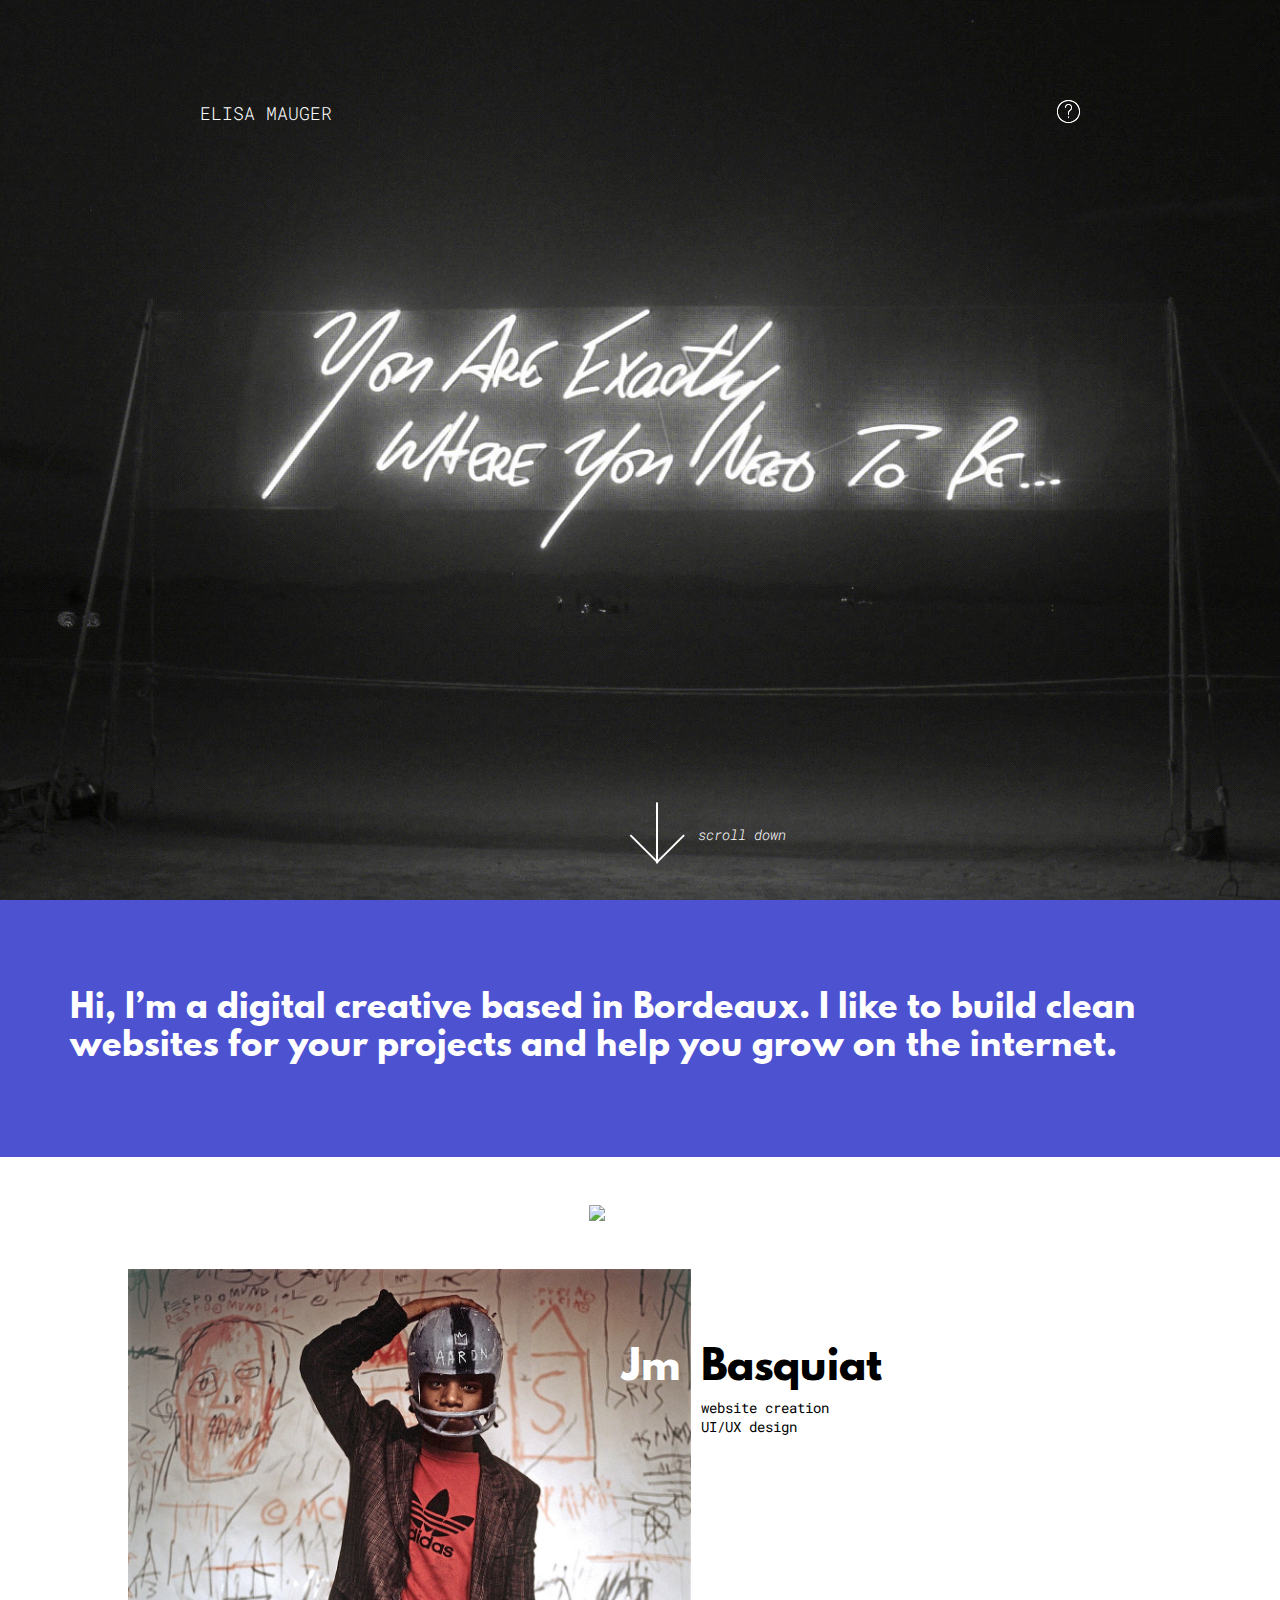
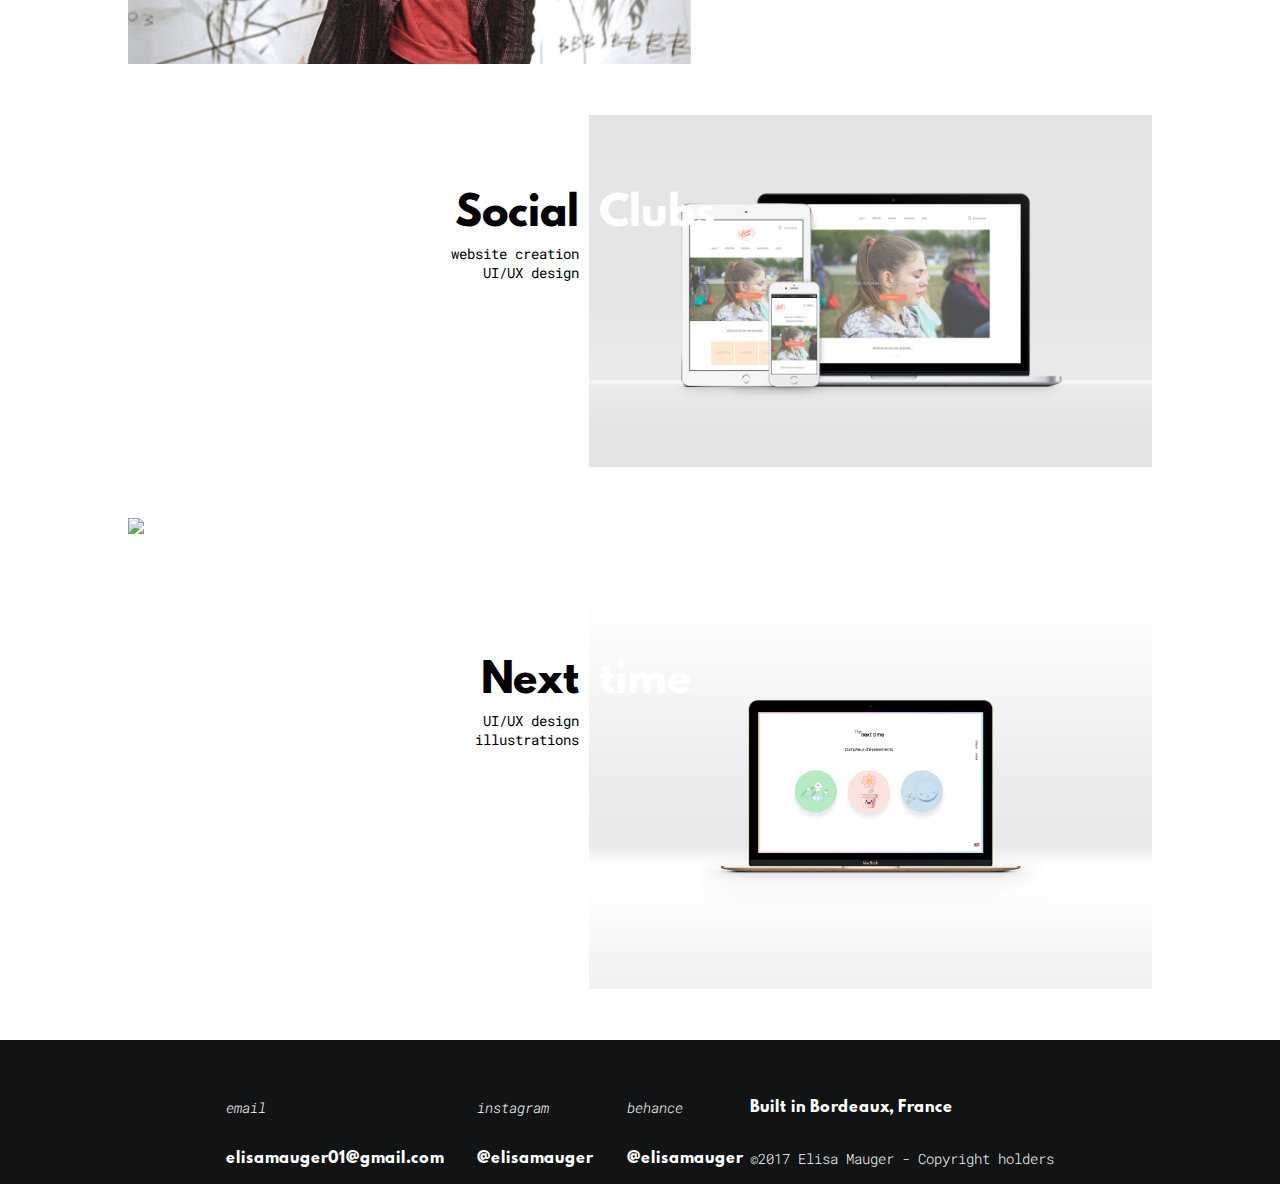
==== commit b6f93f54: "Fix some CSS issues and new content OK" ====
--- a/index.html
+++ b/index.html
@@ -45,7 +45,7 @@
 				<div class="image-project">
 					<a href="swip.html"><img src="assets/images/swip.png" alt="projects - SWIP"/></a>
 				</div>
-				<div class="infos-project">
+				<div class="infos-project dark-project">
 					<div class="title-project">
 						<h2 class="start-title">Swip</h2>
 						<h2 class="end-title">app</h2>
@@ -115,7 +115,7 @@
 
 			<div class="project">
 				<div class="image-project">
-					<a href="#"><img src="assets/images/nexttime.png" alt="projects - Next time"/></a>
+					<a href="nexttime.html"><img src="assets/images/nexttime.png" alt="projects - Next time"/></a>
 				</div>
 				<div class="infos-project">
 					<div class="title-project">
@@ -135,7 +135,7 @@
 		<footer>
 			<div class="container-footer">
 				<div class="socialnetworks">
-					<p>email</p> <br> <a href="mailto:elisamauger@live.fr">elisamauger@live.fr</a>
+					<p>email</p> <br> <a href="mailto:elisamauger01@gmail.com">elisamauger01@gmail.com</a>
 				</div>
 				<div class="socialnetworks">
 					<p>instagram</p> <br> <a href="https://www.instagram.com/elisamauger/" target="_blank">@elisamauger</a>
--- a/assets/css/style.css
+++ b/assets/css/style.css
@@ -9,7 +9,7 @@
 /*-------HOMEPAGE-------*/
 
 .home {
-  background-image: url(../images/neon2.jpg);
+  background-image: url(../images/neon_animation.gif);
   background-size: cover;
   background-position: center;
   width: 100%;
@@ -24,6 +24,7 @@
 
 .menu {
   margin: 0 auto;
+  width: 70%;
   max-width: 1000px;
   padding: 100px 0px 0px 0px;
 }
@@ -148,7 +149,7 @@
   height: auto;
   margin-left: 200px;
   margin-right: 60px;
-  margin-top: 90px;
+  margin-top: 55px;
 }
 
 .aboutme {
@@ -175,8 +176,8 @@
 }
 
 .introdescription {
-  margin: 1em auto;
-  margin-top: 3em;
+  margin: .5em auto;
+  margin-top: 1.5em;
   color: #4D52D0;
   font-family: 'League Spartan';
   font-size: 2em;
@@ -268,6 +269,11 @@
   margin: 3em auto 0;
 }
 
+#projects-container .video {
+  display: block;
+  margin: 0 auto 3em;
+}
+
 .project {
   position: relative;
   margin-bottom: 3em;
@@ -340,11 +346,13 @@
 }
 
 .title-project {
+  position: relative;
   font-family: 'League Spartan';
   font-size: 2.5em;
 }
 
 .end-title {
+  top: 0;
   color: white;
 }
 
@@ -697,25 +705,33 @@
     width: 100%;
     margin-top: 0;
   }
+  #projects-container .video {
+    width: 100%
+  }
   .project {
     float: none;
     width: 100%;
     margin-bottom: 0;
   }
-  .infos-project {
+  #projects-container .infos-project {
     top: inherit;
     bottom: 15px;
-    left: 10px!important;
-  }
-  .start-title,
-  .end-title,
-  .kinds-of-project {
-    position: initial!important;
-    right: inherit!important;
-    left: inherit!important;
-    transform: inherit!important;
+    left: 10px;
+  }
+  #projects-container .infos-project .start-title,
+  #projects-container .infos-project .end-title,
+  #projects-container .infos-project .kinds-of-project {
+    position: initial;
+    right: inherit;
+    left: inherit;
+    transform: inherit;
     padding: 0;
-    color: #FFF!important;
+    color: #000;
+  }
+  #projects-container .infos-project.dark-project .start-title,
+  #projects-container .infos-project.dark-project .end-title,
+  #projects-container .infos-project.dark-project .kinds-of-project {
+    color: #FFF;
   }
   .kinds-of-project {
     text-align: left!important;
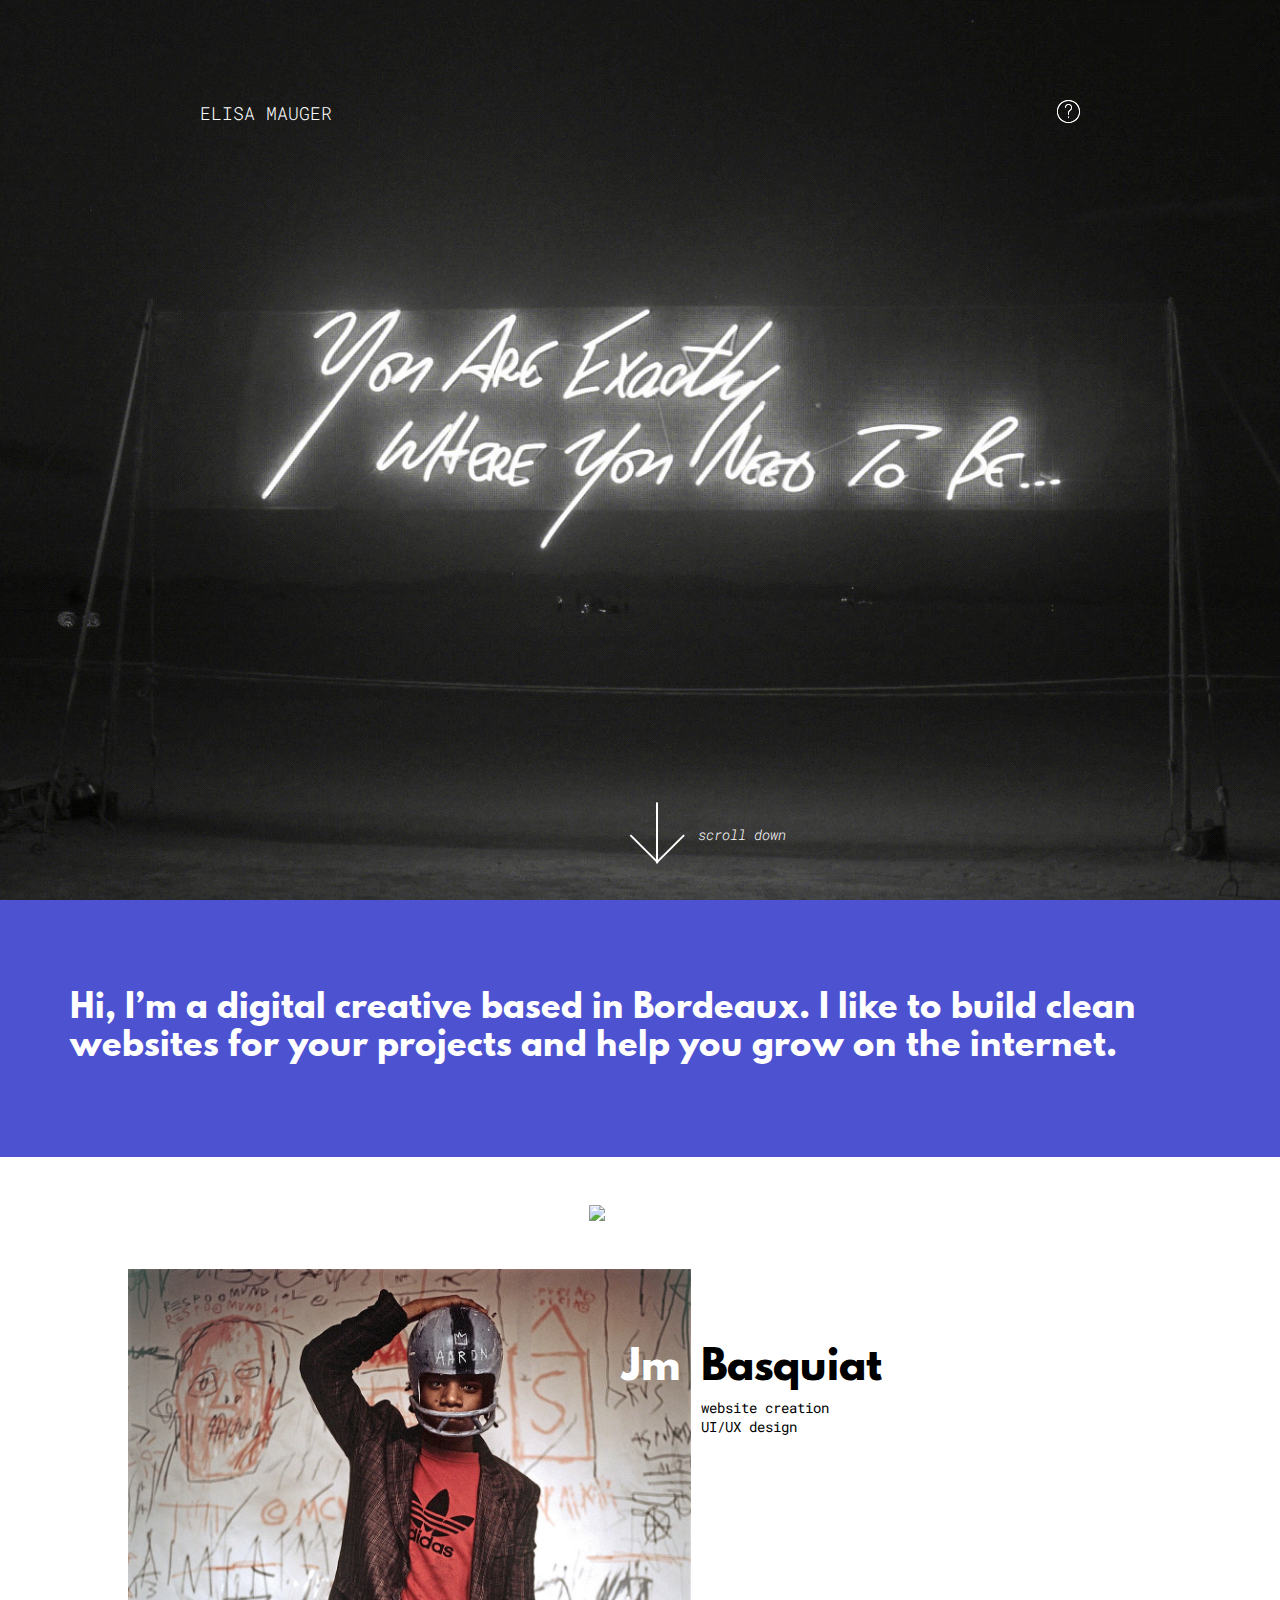
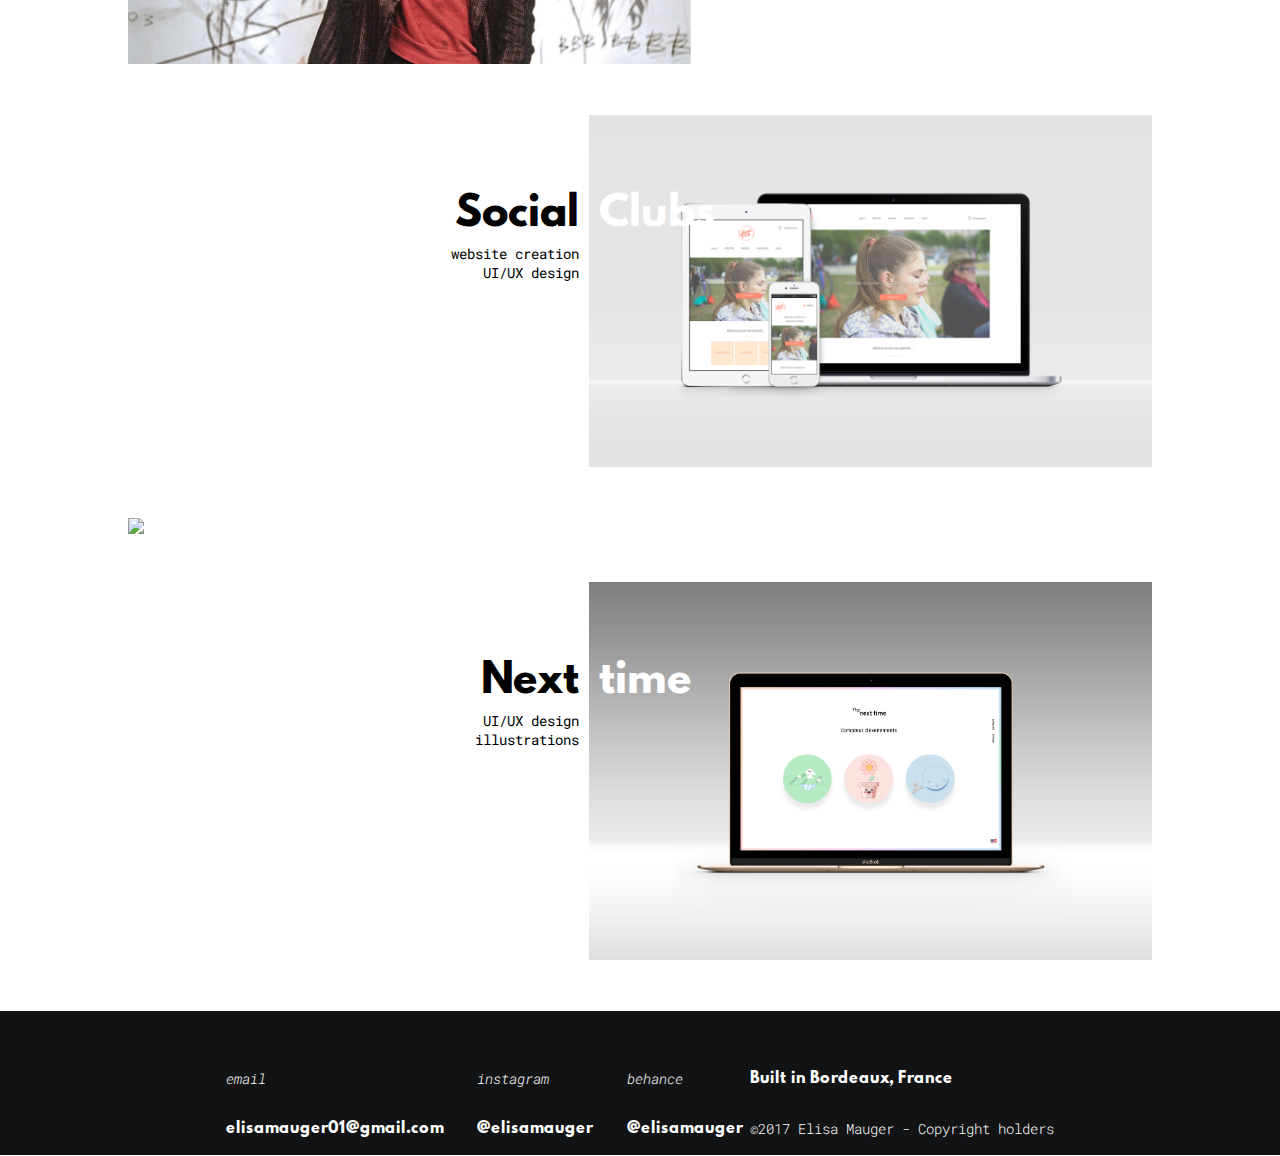
==== commit b93cf600: "Fix last style and HTML issues" ====
--- a/index.html
+++ b/index.html
@@ -9,7 +9,7 @@
 	<link rel="stylesheet" href="assets/css/style.css" />
 	<link href="https://fonts.googleapis.com/css?family=Roboto+Mono:300,300i,400,400i" rel="stylesheet">
 	<title>Elisa Mauger</title>
-	<link rel="icon" type="image/png" href="assets/images/favicon.png" />
+	<link rel="icon" type="image/png" href="assets/images/favicon.ico" />
 
 </head>
 
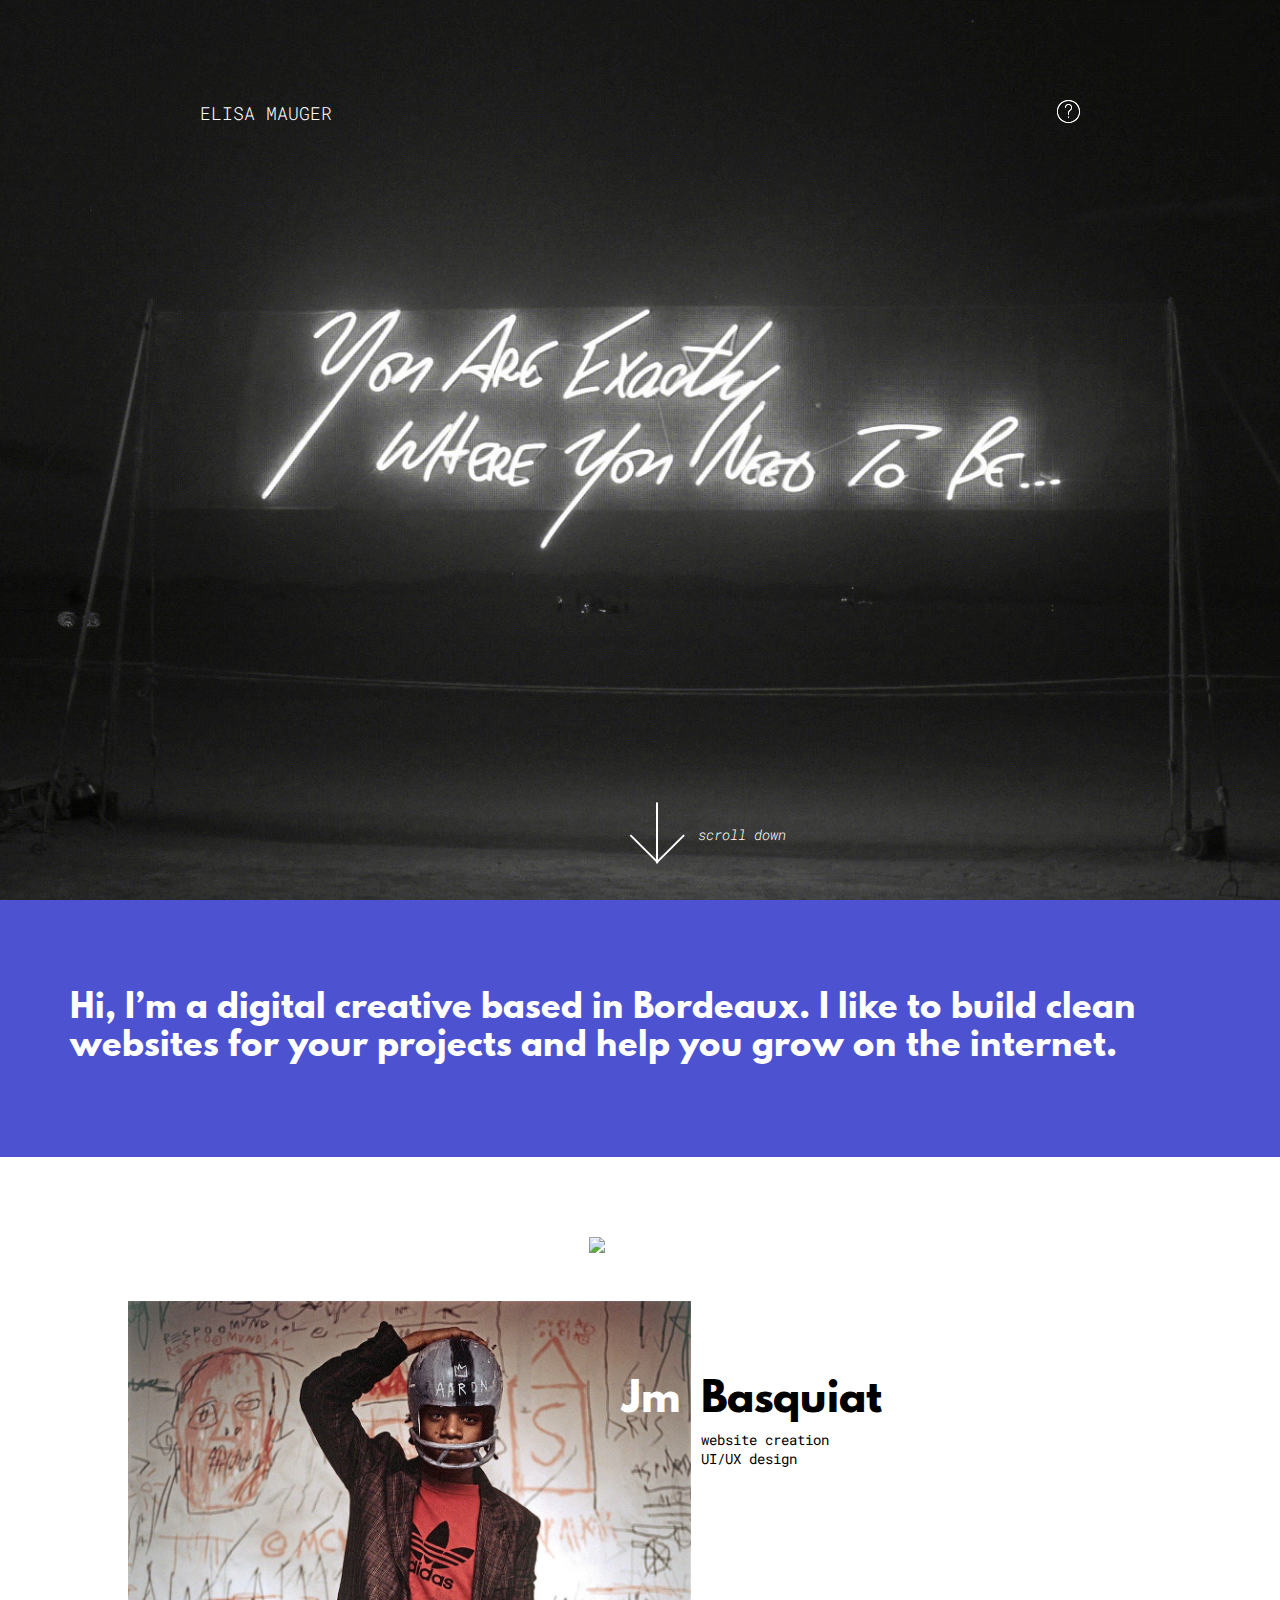
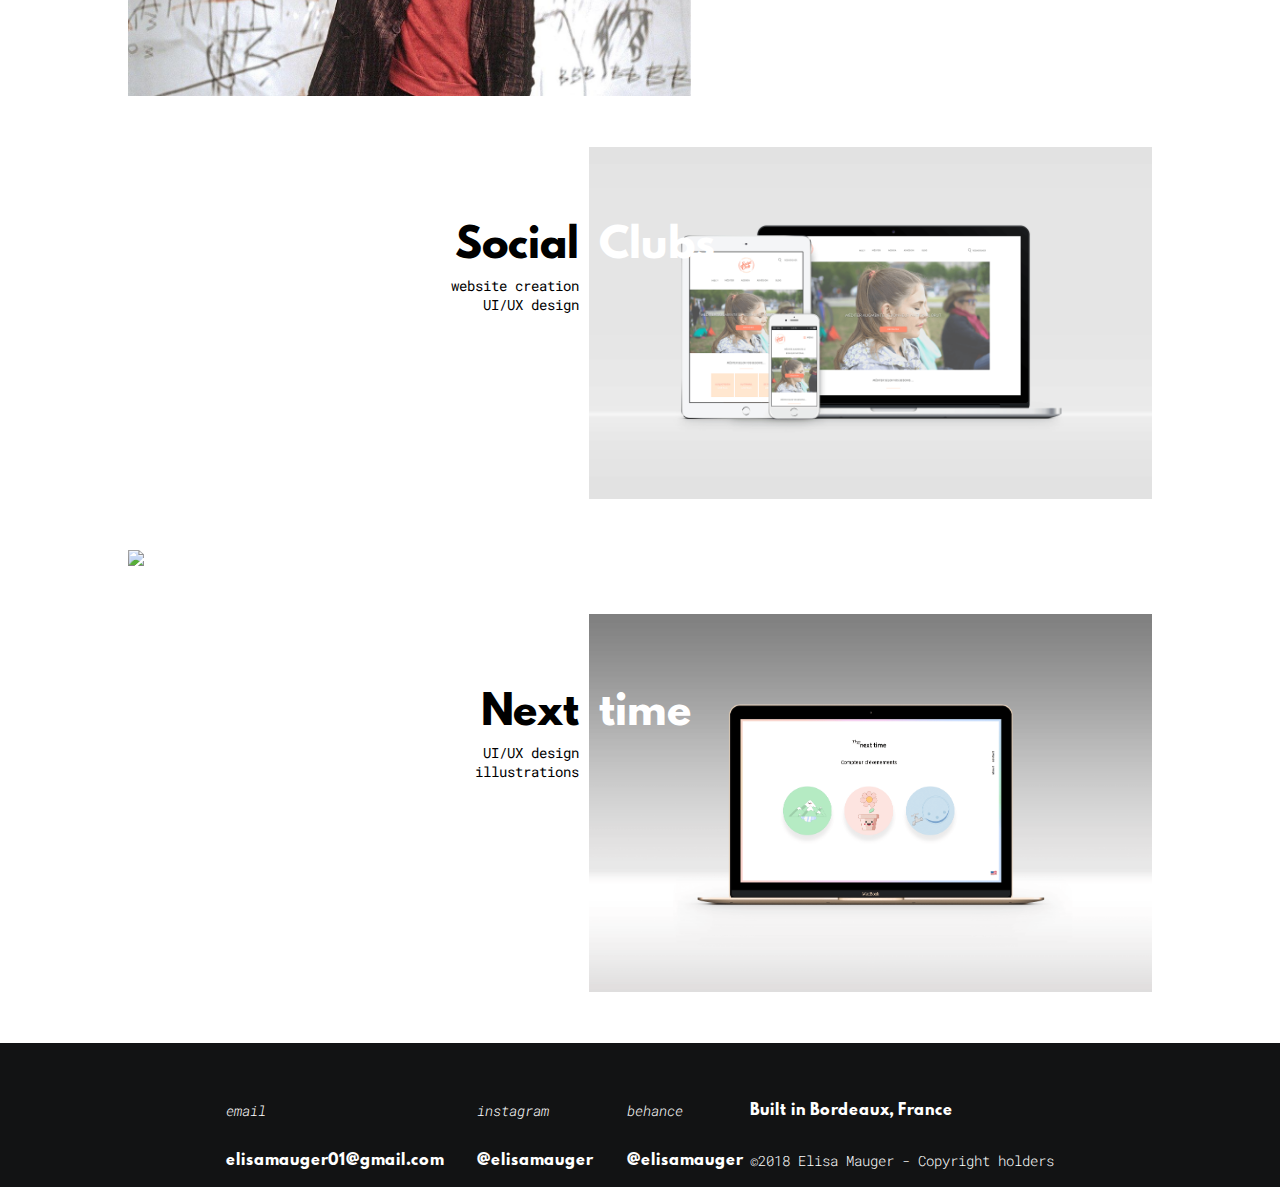
==== commit 104e85b7: "2017 to 2018 in the footer and some CSS fixes" ====
--- a/index.html
+++ b/index.html
@@ -145,7 +145,7 @@
 				</div>
 				<div>
 					<p class="info">Built in Bordeaux, France</p>
-					<p class="copy">©2017 Elisa Mauger - Copyright holders</p>
+					<p class="copy">©2018 Elisa Mauger - Copyright holders</p>
 				</div>
 			</div>
 		</footer>
--- a/assets/css/style.css
+++ b/assets/css/style.css
@@ -266,12 +266,18 @@
 
 #projects-container {
   width: 80%;
-  margin: 3em auto 0;
+  margin: 0 auto;
+  padding-top: 5em;
+}
+
+#projects-container.with-video {
+  width: 65%;
 }
 
 #projects-container .video {
   display: block;
-  margin: 0 auto 3em;
+  width: 100%;
+  margin: 2em auto 5em;
 }
 
 .project {
@@ -433,8 +439,8 @@
 }
 
 .image-project1, .image-project2 {
-  width: 34%;
-  margin: 5em 1em 2em 1em;
+  width: 40%;
+  margin: 0 1em 5em 1em;
 }
 
 .image-project3 {
@@ -453,13 +459,13 @@
 }
 
 .image-project2b, .image-project3b {
-  width: 34%;
-  margin: 2em 1em 5em 1em;
+  width: 40%;
+  margin: 0 1em 5em 1em;
 }
 
 .image-project1b {
-  width: 70%;
-  margin-top: 5em;
+  width: 82.7%;
+  margin-bottom: 2em;
 }
 
 /*-------SWIP-------*/
@@ -704,6 +710,7 @@
   #projects-container {
     width: 100%;
     margin-top: 0;
+    padding: 0;
   }
   #projects-container .video {
     width: 100%
